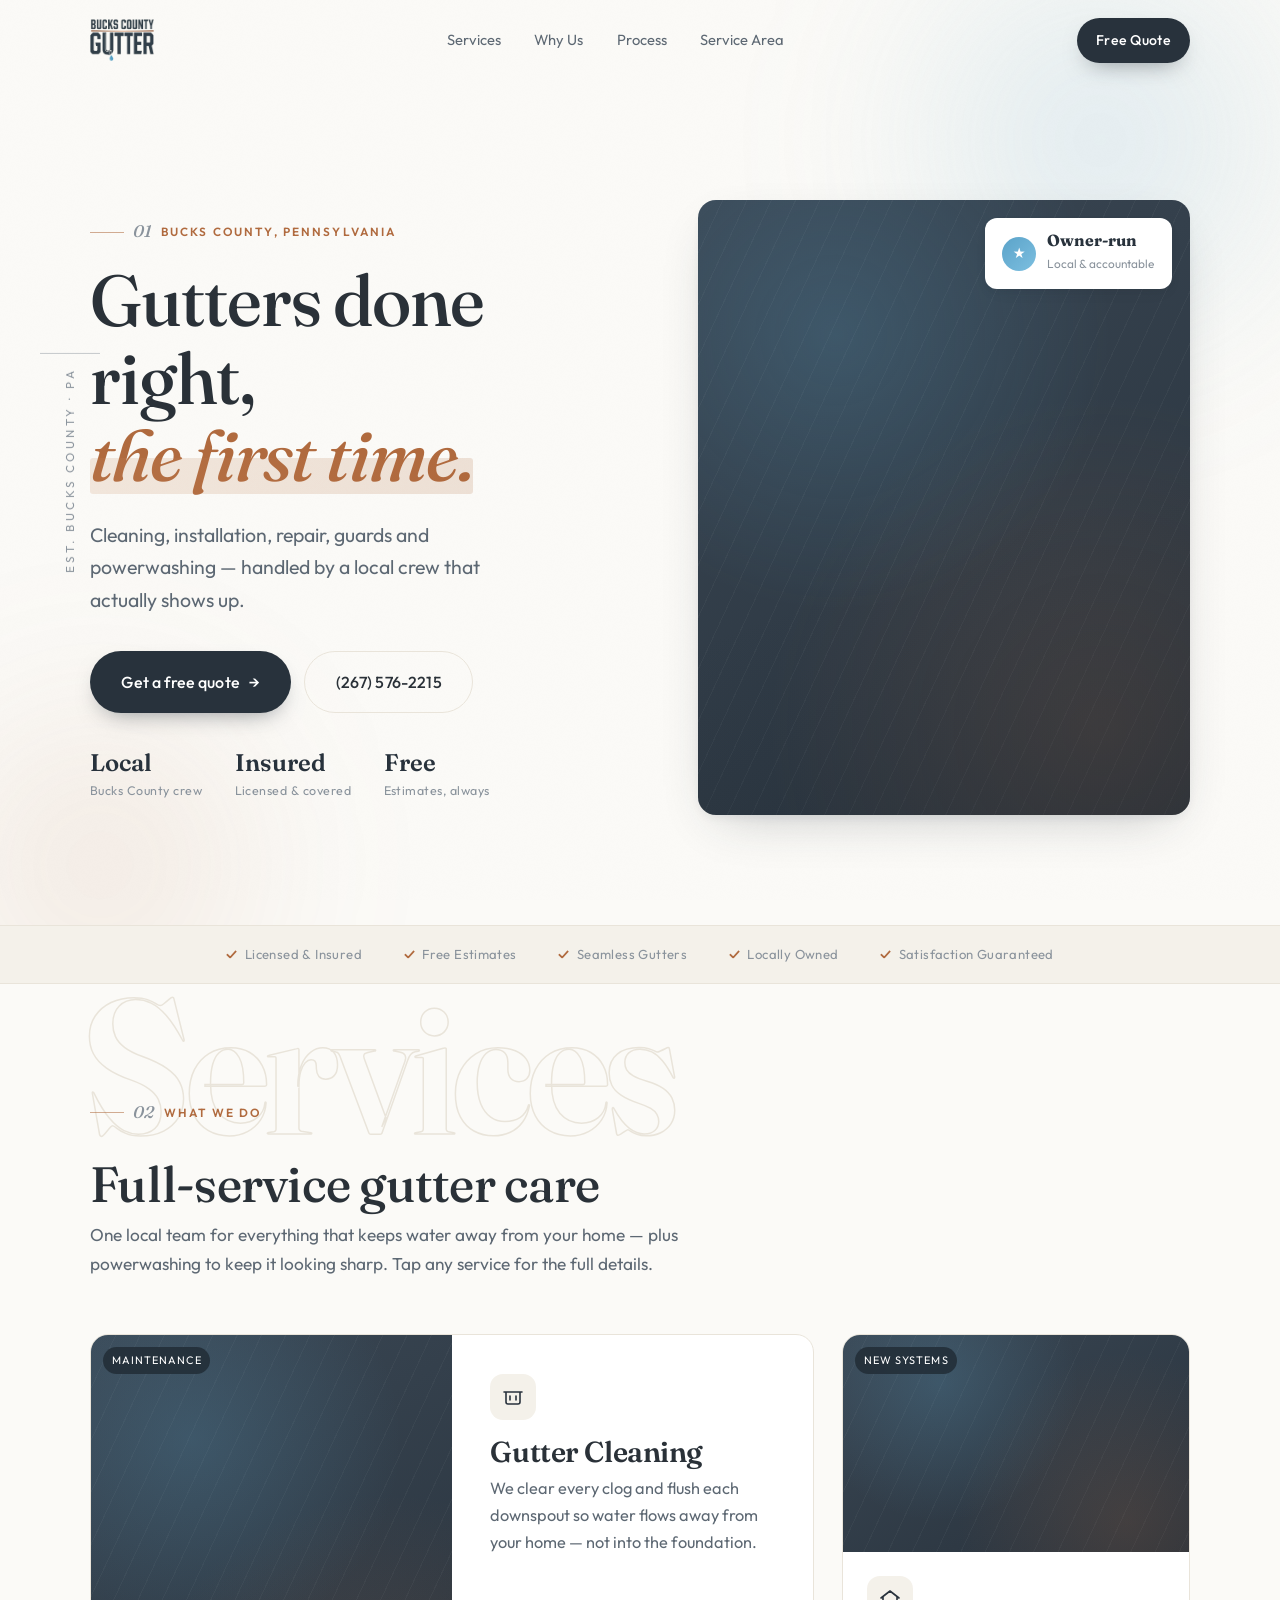
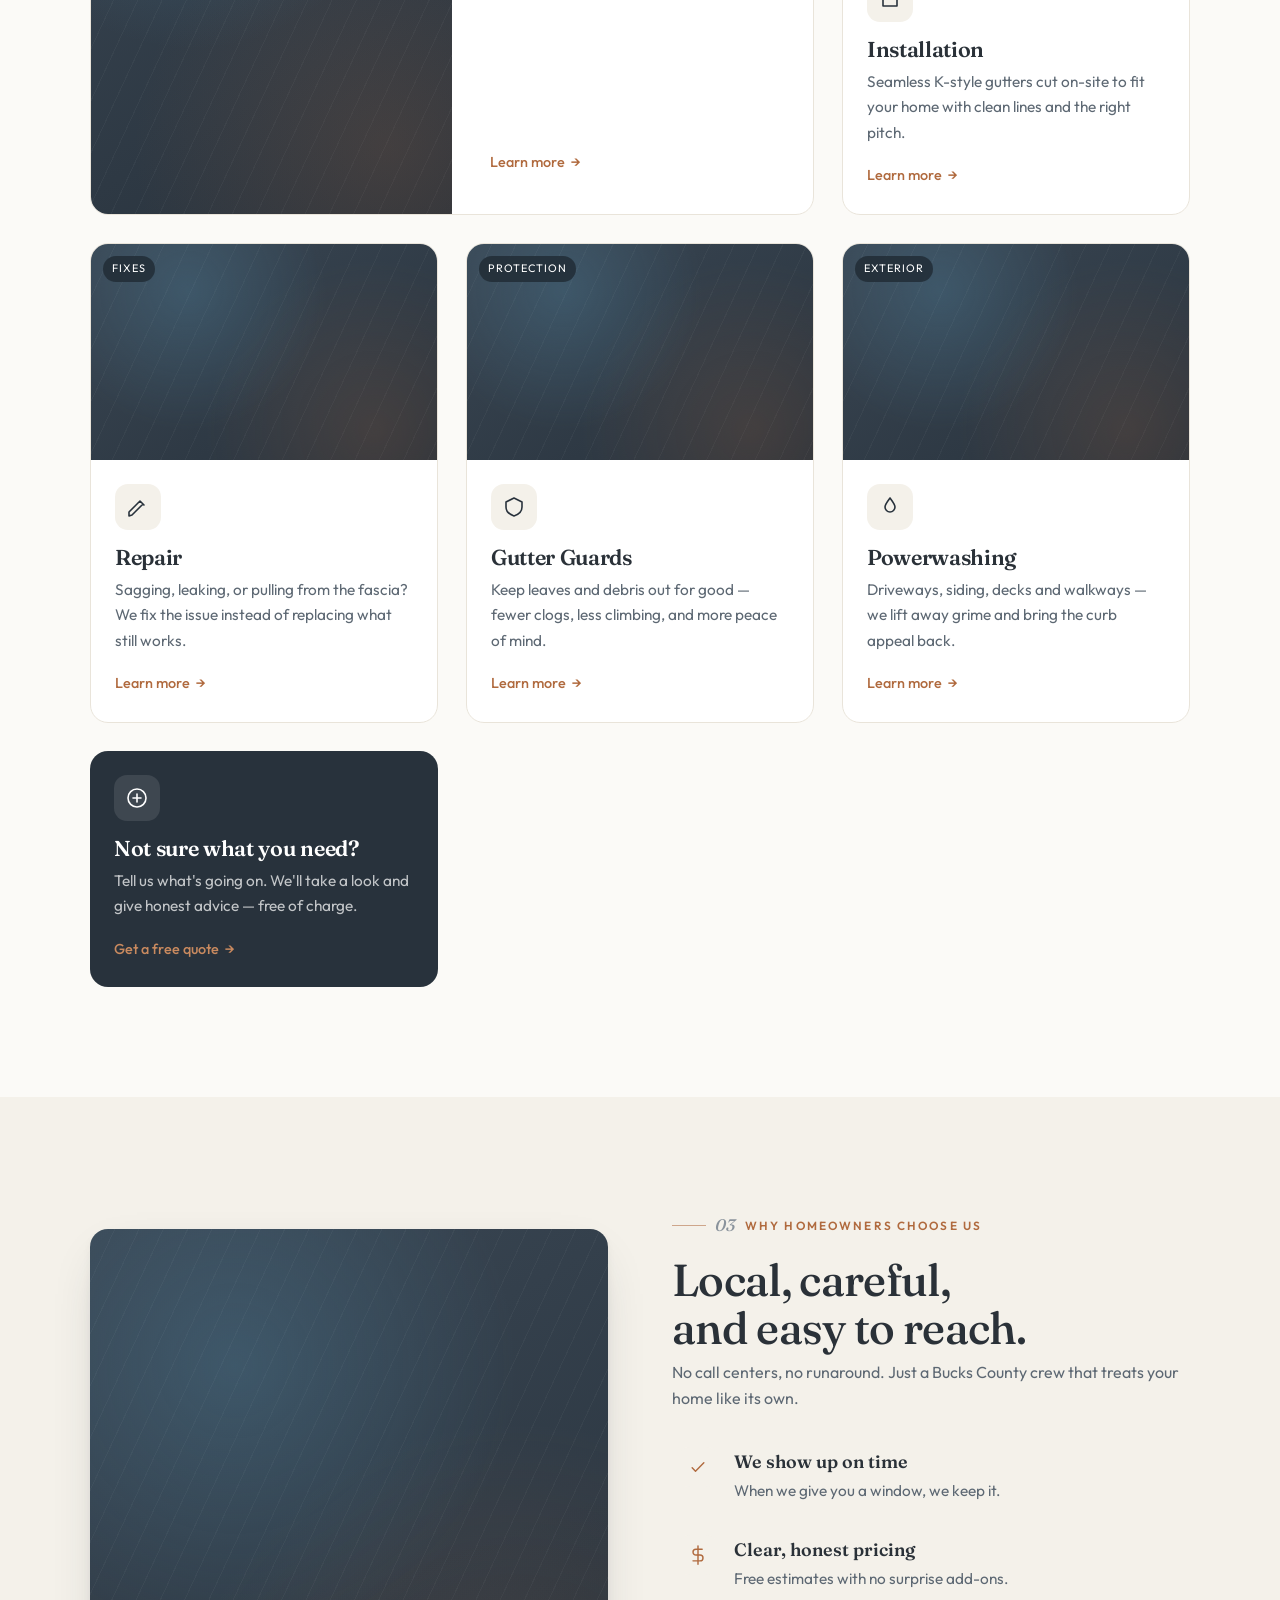
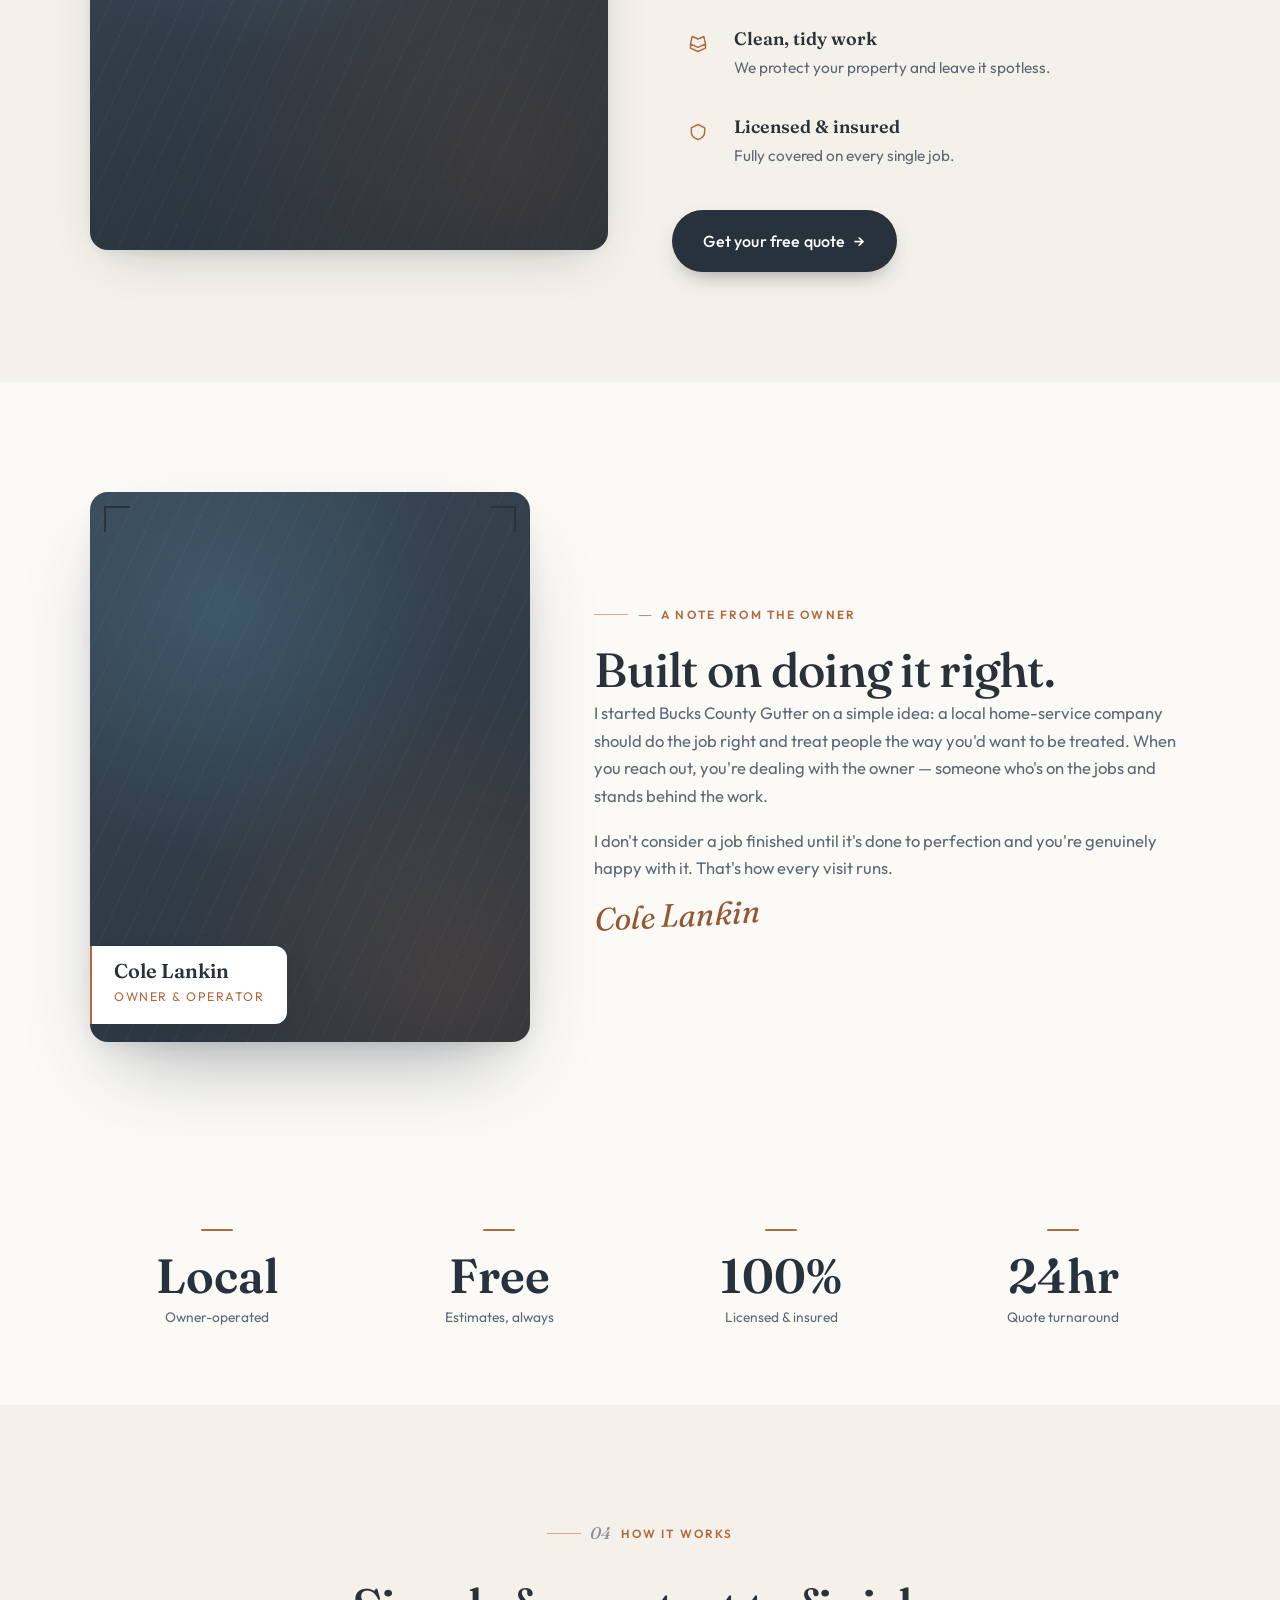
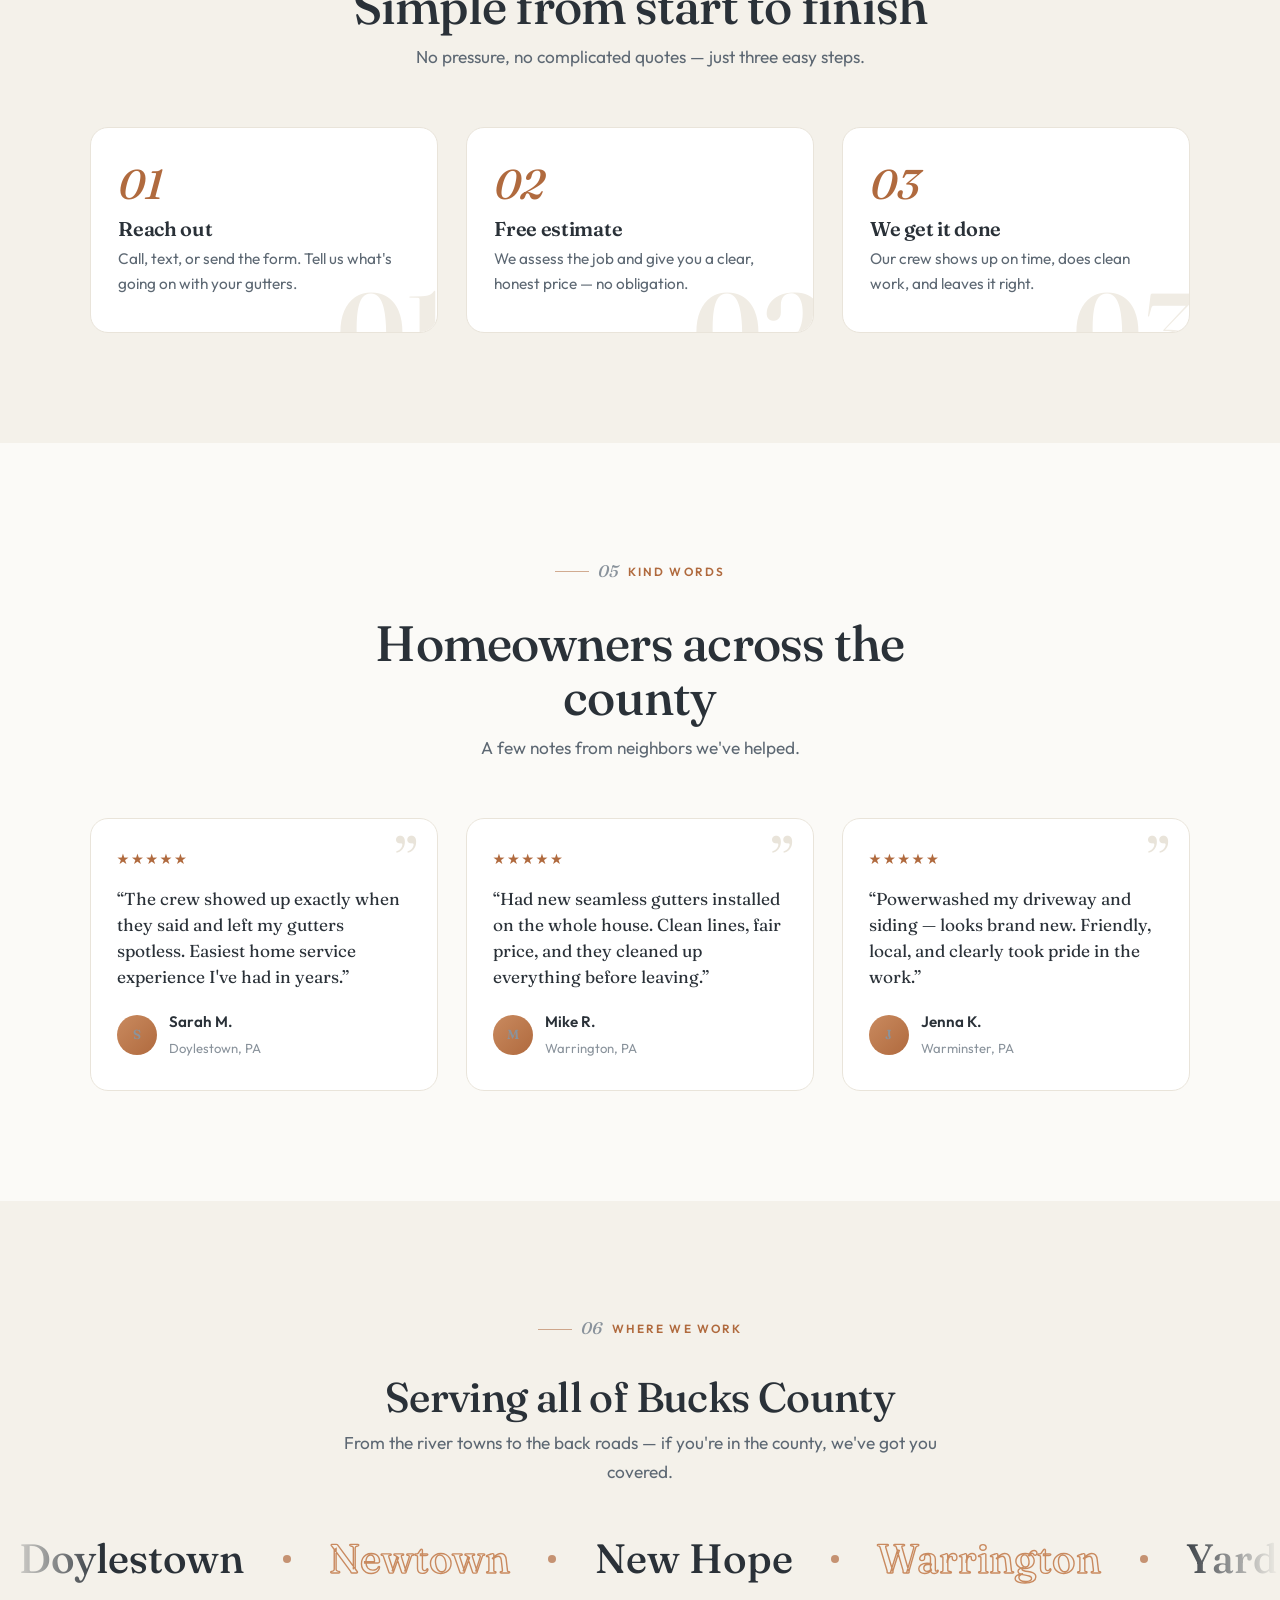
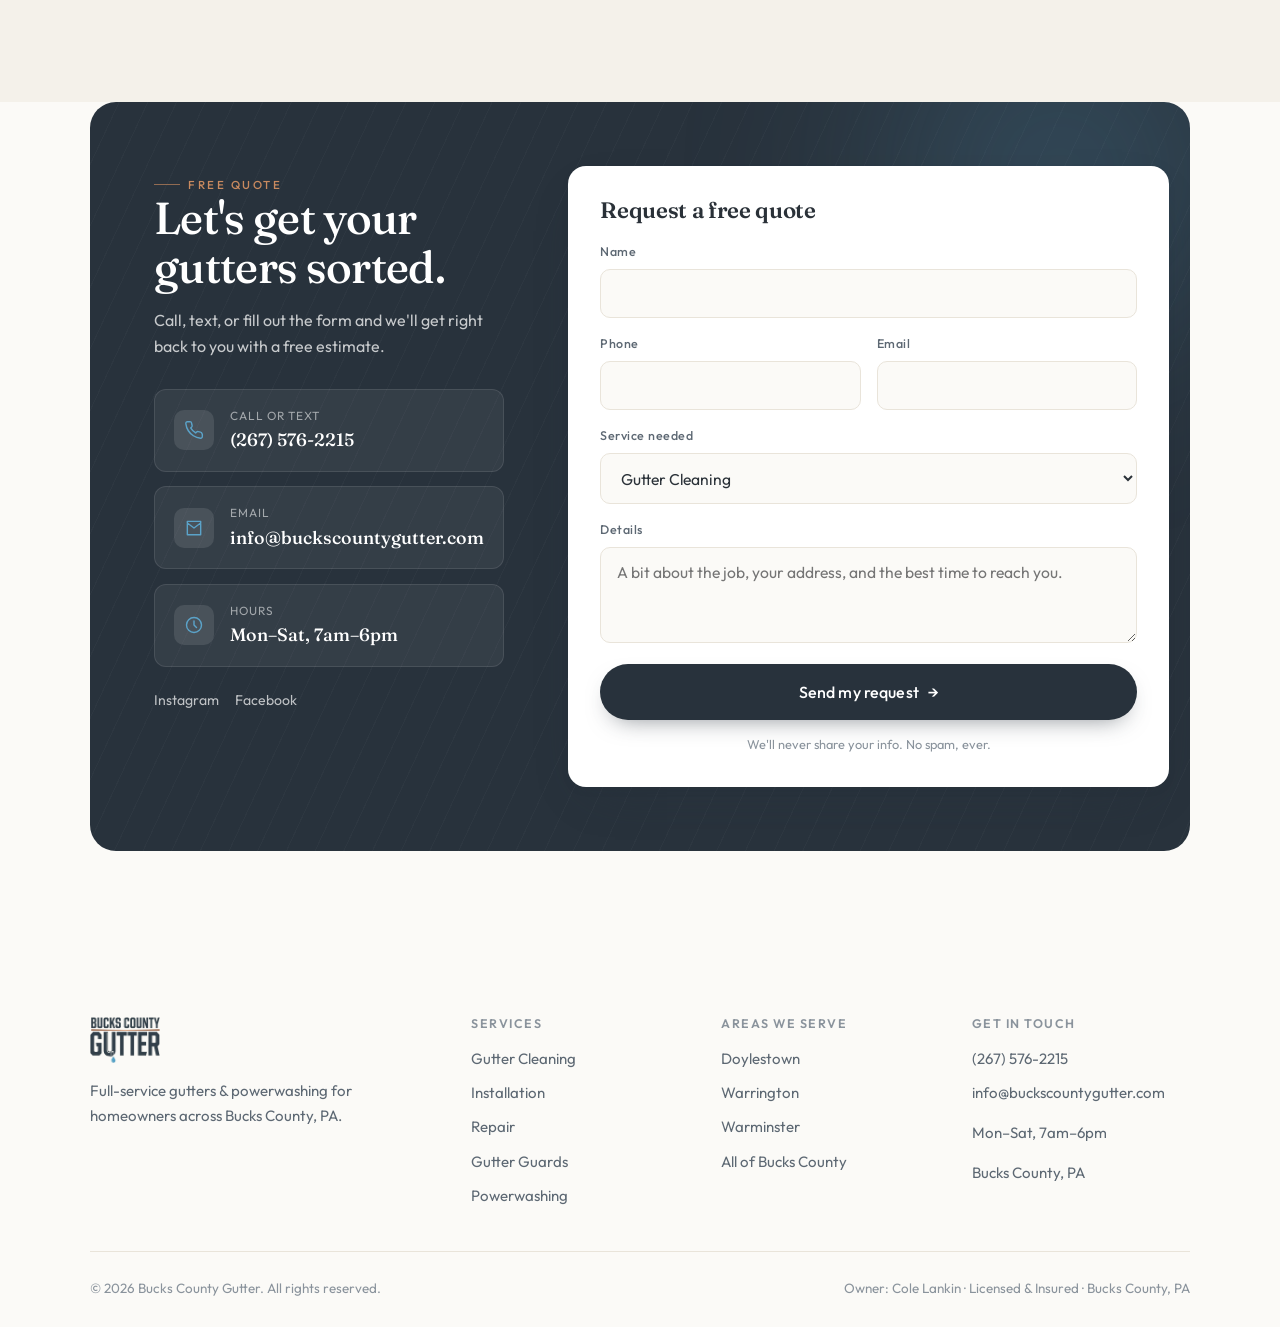
==== index.html @ 2aefb69c "Initial commit: full BCG website with css, assets, services, and areas folders Co-Authored-By: Claud" ====
<!DOCTYPE html>
<html lang="en" class="no-js">
<head>
<meta charset="UTF-8" />
<meta name="viewport" content="width=device-width, initial-scale=1.0" />
<title>Bucks County Gutter | Gutter Cleaning, Installation & Powerwashing in Bucks County, PA</title>
<meta name="description" content="Local, owner-run gutter cleaning, installation, repair, guards & powerwashing across Bucks County, PA. Free estimates. Licensed & insured. Call (267) 576-2215." />
<link rel="canonical" href="https://buckscountygutter.com/" />
<meta name="robots" content="index, follow" />
<meta property="og:type" content="website" />
<meta property="og:title" content="Bucks County Gutter | Gutter Cleaning, Installation & Powerwashing in Bucks County, PA" />
<meta property="og:description" content="Local, owner-run gutter cleaning, installation, repair, guards & powerwashing across Bucks County, PA. Free estimates. Licensed & insured. Call (267) 576-2215." />
<meta property="og:url" content="https://buckscountygutter.com/" />
<meta property="og:image" content="https://buckscountygutter.com/assets/logo.png" />
<meta property="og:site_name" content="Bucks County Gutter" />
<meta name="twitter:card" content="summary" />
<link rel="icon" href="assets/favicon.png" type="image/png" />
<link rel="preconnect" href="https://fonts.googleapis.com" />
<link rel="preconnect" href="https://fonts.gstatic.com" crossorigin />
<link rel="preconnect" href="https://images.unsplash.com" />
<link href="https://fonts.googleapis.com/css2?family=Fraunces:opsz,wght@9..144,400;9..144,500;9..144,600&family=Outfit:wght@300;400;500;600&display=swap" rel="stylesheet" />
<link rel="stylesheet" href="css/style.css" />
<script type="application/ld+json">{
  "@context":"https://schema.org","@type":"HomeAndConstructionBusiness",
  "@id":"https://buckscountygutter.com/#business","name":"Bucks County Gutter","url":"https://buckscountygutter.com/",
  "telephone":"+1-267-576-2215","email":"info@buckscountygutter.com","priceRange":"$$",
  "image":"https://buckscountygutter.com/assets/logo.png","logo":"https://buckscountygutter.com/assets/logo.png",
  "founder":{"@type":"Person","name":"Cole Lankin"},
  "address":{"@type":"PostalAddress","addressRegion":"PA","addressCountry":"US","addressLocality":"Doylestown"},
  "areaServed":[{"@type":"AdministrativeArea","name":"Bucks County, PA"},
    {"@type":"City","name":"Doylestown"},{"@type":"City","name":"Warrington"},
    {"@type":"City","name":"Warminster"},{"@type":"City","name":"Newtown"},
    {"@type":"City","name":"New Hope"},{"@type":"City","name":"Yardley"}],
  "openingHoursSpecification":{"@type":"OpeningHoursSpecification",
    "dayOfWeek":["Monday","Tuesday","Wednesday","Thursday","Friday","Saturday"],"opens":"07:00","closes":"18:00"}
}</script>
</head>
<body id="top">
<header class="hdr">
  <div class="wrap hdr-in">
    <a href="index.html" class="logo"><img src="assets/logo.png" alt="Bucks County Gutter" /></a>
    <nav class="nav">
      <a href="index.html#services">Services</a>
      <a href="index.html#why">Why Us</a>
      <a href="index.html#process">Process</a>
      <a href="index.html#area">Service Area</a>
    </nav>
    <a href="index.html#contact" class="btn btn-primary">Free Quote</a>
    <button class="burger" aria-label="Menu"><span></span><span></span><span></span></button>
  </div>
</header>
<div class="mnav">
  <a href="index.html#services">Services</a>
  <a href="index.html#why">Why Us</a>
  <a href="index.html#process">Process</a>
  <a href="index.html#area">Service Area</a>
  <a href="index.html#contact" class="btn btn-primary">Free Quote</a>
</div>
<div class="view" data-view="home">
<section class="hero">
  <div class="glow a"></div><div class="glow b"></div>
  <div class="rain" data-rain="14"></div>
  <div class="hero-side">Est. Bucks County &middot; PA</div>
  <div class="wrap hero-in">
    <div class="reveal">
      <span class="mark"><span class="ln"></span><span class="n">01</span> Bucks County, Pennsylvania</span>
      <h1 style="margin-top:1rem">Gutters done<br />right, <em class="ul">the first time.</em></h1>
      <p class="hero-lead">Cleaning, installation, repair, guards and powerwashing — handled by a local crew that actually shows up.</p>
      <div class="hero-cta">
        <a href="#contact" class="btn btn-primary btn-lg">Get a free quote <span class="arrow">&rarr;</span></a>
        <a href="tel:+12675762215" class="btn btn-outline btn-lg">(267) 576-2215</a>
      </div>
      <div class="hero-meta"><div><b>Local</b><span>Bucks County crew</span></div><div><b>Insured</b><span>Licensed &amp; covered</span></div><div><b>Free</b><span>Estimates, always</span></div></div>
    </div>
    <div class="reveal"><div class="photo hero-art zoom">
      <div class="hero-badge"><span class="dot">&#9733;</span><div><b>Owner-run</b><span>Local &amp; accountable</span></div></div>
      <img src="https://images.unsplash.com/photo-1632759145351-1d592919f522?auto=format&fit=crop&w=1100&q=70" alt="Gutter technician cleaning gutters on a Bucks County home" onerror="this.style.opacity=0;this.onerror=null;" />
    </div></div>
  </div>
</section>
<div class="strip"><div class="wrap strip-in">
  <span><span class="ic">&#10003;</span> Licensed &amp; Insured</span><span><span class="ic">&#10003;</span> Free Estimates</span>
  <span><span class="ic">&#10003;</span> Seamless Gutters</span><span><span class="ic">&#10003;</span> Locally Owned</span>
  <span><span class="ic">&#10003;</span> Satisfaction Guaranteed</span>
</div></div>
<section class="sec" id="services"><div class="wrap">
  <div class="sec-head reveal watermark"><span class="wm" aria-hidden="true">Services</span>
  <span class="mark"><span class="ln"></span><span class="n">02</span> What we do</span><h2>Full-service gutter care</h2>
  <p>One local team for everything that keeps water away from your home — plus powerwashing to keep it looking sharp. Tap any service for the full details.</p></div>
  <div class="svc-grid">
      <a class="svc reveal feat" href="services/gutter-cleaning.html">
        <div class="svc-photo"><img src="https://images.unsplash.com/photo-1416879595882-3373a0480b5b?auto=format&fit=crop&w=1000&q=70" alt="Gutter Cleaning in Bucks County, PA" loading="lazy" onerror="this.style.opacity=0;this.onerror=null;" /><span class="tag">Maintenance</span></div>
        <div class="svc-body"><div class="svc-ic"><svg viewBox="0 0 24 24"><path d="M3 7h18M5 7v10a2 2 0 0 0 2 2h10a2 2 0 0 0 2-2V7M9 11v4M15 11v4"/></svg></div><h3>Gutter Cleaning</h3><p>We clear every clog and flush each downspout so water flows away from your home — not into the foundation.</p>
          <span class="svc-link">Learn more <span class="arrow">&rarr;</span></span></div>
      </a>
      <a class="svc reveal" href="services/installation.html">
        <div class="svc-photo"><img src="https://images.unsplash.com/photo-1558036117-15d82a90b9b1?auto=format&fit=crop&w=1000&q=70" alt="Installation in Bucks County, PA" loading="lazy" onerror="this.style.opacity=0;this.onerror=null;" /><span class="tag">New Systems</span></div>
        <div class="svc-body"><div class="svc-ic"><svg viewBox="0 0 24 24"><path d="M3 11l9-7 9 7M5 10v9h14v-9"/></svg></div><h3>Installation</h3><p>Seamless K-style gutters cut on-site to fit your home with clean lines and the right pitch.</p>
          <span class="svc-link">Learn more <span class="arrow">&rarr;</span></span></div>
      </a>
      <a class="svc reveal" href="services/repair.html">
        <div class="svc-photo"><img src="https://images.unsplash.com/photo-1581578731548-c64695cc6952?auto=format&fit=crop&w=1000&q=70" alt="Repair in Bucks County, PA" loading="lazy" onerror="this.style.opacity=0;this.onerror=null;" /><span class="tag">Fixes</span></div>
        <div class="svc-body"><div class="svc-ic"><svg viewBox="0 0 24 24"><path d="M14 6l4 4M3 21l3-1 11-11-3-3L3 17l0 4z"/></svg></div><h3>Repair</h3><p>Sagging, leaking, or pulling from the fascia? We fix the issue instead of replacing what still works.</p>
          <span class="svc-link">Learn more <span class="arrow">&rarr;</span></span></div>
      </a>
      <a class="svc reveal" href="services/gutter-guards.html">
        <div class="svc-photo"><img src="https://images.unsplash.com/photo-1605146769289-440113cc3d00?auto=format&fit=crop&w=1000&q=70" alt="Gutter Guards in Bucks County, PA" loading="lazy" onerror="this.style.opacity=0;this.onerror=null;" /><span class="tag">Protection</span></div>
        <div class="svc-body"><div class="svc-ic"><svg viewBox="0 0 24 24"><path d="M12 3l8 4v5c0 5-3.5 7.5-8 9-4.5-1.5-8-4-8-9V7l8-4z"/></svg></div><h3>Gutter Guards</h3><p>Keep leaves and debris out for good — fewer clogs, less climbing, and more peace of mind.</p>
          <span class="svc-link">Learn more <span class="arrow">&rarr;</span></span></div>
      </a>
      <a class="svc reveal" href="services/powerwashing.html">
        <div class="svc-photo"><img src="https://images.unsplash.com/photo-1527515637462-cff94eecc1ac?auto=format&fit=crop&w=1000&q=70" alt="Powerwashing in Bucks County, PA" loading="lazy" onerror="this.style.opacity=0;this.onerror=null;" /><span class="tag">Exterior</span></div>
        <div class="svc-body"><div class="svc-ic"><svg viewBox="0 0 24 24"><path d="M12 3c3 4 5 6.5 5 9a5 5 0 0 1-10 0c0-2.5 2-5 5-9z"/></svg></div><h3>Powerwashing</h3><p>Driveways, siding, decks and walkways — we lift away grime and bring the curb appeal back.</p>
          <span class="svc-link">Learn more <span class="arrow">&rarr;</span></span></div>
      </a>
      <a class="svc reveal" href="#contact" style="background:var(--navy);color:#fff;border:none">
        <div class="svc-body" style="justify-content:center">
          <div class="svc-ic" style="background:rgba(255,255,255,.1)"><svg viewBox="0 0 24 24" style="stroke:#fff"><path d="M8 12h8M12 8v8M21 12a9 9 0 1 1-18 0 9 9 0 0 1 18 0z"/></svg></div>
          <h3 style="color:#fff">Not sure what you need?</h3>
          <p style="color:rgba(255,255,255,.72)">Tell us what's going on. We'll take a look and give honest advice — free of charge.</p>
          <span class="svc-link" style="color:var(--copper-soft)">Get a free quote <span class="arrow">&rarr;</span></span></div>
      </a>
  </div>
</div></section>
<section class="sec" id="why" style="background:var(--paper-2)"><div class="wrap split">
  <div class="reveal"><div class="photo split-media zoom"><img src="https://images.unsplash.com/photo-1558036117-15d82a90b9b1?auto=format&fit=crop&w=1100&q=70" alt="Bucks County home with clean gutters" loading="lazy" onerror="this.style.opacity=0;this.onerror=null;" /></div></div>
  <div class="reveal">
    <span class="mark"><span class="ln"></span><span class="n">03</span> Why homeowners choose us</span>
    <h2 style="font-size:clamp(1.9rem,3.6vw,2.8rem);margin:1rem 0 .4rem">Local, careful,<br />and easy to reach.</h2>
    <p style="color:var(--ink-soft);margin:0">No call centers, no runaround. Just a Bucks County crew that treats your home like its own.</p>
    <ul class="why-list">
      <li><div class="why-ic"><svg viewBox="0 0 24 24"><path d="M5 13l4 4L19 7"/></svg></div><div><b>We show up on time</b><p>When we give you a window, we keep it.</p></div></li>
      <li><div class="why-ic"><svg viewBox="0 0 24 24"><path d="M12 1v22M17 5H9.5a3.5 3.5 0 0 0 0 7h5a3.5 3.5 0 0 1 0 7H6"/></svg></div><div><b>Clear, honest pricing</b><p>Free estimates with no surprise add-ons.</p></div></li>
      <li><div class="why-ic"><svg viewBox="0 0 24 24"><path d="M3 12l2-9 7 3 7-3 2 9M3 12l9 4 9-4M3 12v5l9 4 9-4v-5"/></svg></div><div><b>Clean, tidy work</b><p>We protect your property and leave it spotless.</p></div></li>
      <li><div class="why-ic"><svg viewBox="0 0 24 24"><path d="M12 3l8 4v5c0 5-3.5 7.5-8 9-4.5-1.5-8-4-8-9V7l8-4z"/></svg></div><div><b>Licensed &amp; insured</b><p>Fully covered on every single job.</p></div></li>
    </ul>
    <a href="#contact" class="btn btn-primary btn-lg">Get your free quote <span class="arrow">&rarr;</span></a>
  </div>
</div></section>
<section class="sec owner" id="owner"><div class="wrap owner-in">
  <div class="reveal"><div class="owner-portrait"><span class="tick tl"></span><span class="tick tr"></span>
    <img src="https://images.unsplash.com/photo-1507003211169-0a1dd7228f2d?auto=format&fit=crop&w=900&q=70" alt="Cole Lankin, owner of Bucks County Gutter" loading="lazy" onerror="this.style.opacity=0;this.onerror=null;" />
    <div class="owner-plate"><b>Cole Lankin</b><span>Owner &amp; Operator</span></div></div></div>
  <div class="owner-copy reveal">
    <span class="mark"><span class="ln"></span><span class="n">&mdash;</span> A note from the owner</span>
    <h2>Built on doing it right.</h2>
    <p>I started Bucks County Gutter on a simple idea: a local home-service company should do the job right and treat people the way you'd want to be treated. When you reach out, you're dealing with the owner — someone who's on the jobs and stands behind the work.</p>
    <p>I don't consider a job finished until it's done to perfection and you're genuinely happy with it. That's how every visit runs.</p>
    <span class="signature">Cole Lankin</span>
  </div>
</div></section>
<section class="sec tight"><div class="wrap"><div class="stats reveal">
  <div class="stat"><b>Local</b><span>Owner-operated</span></div><div class="stat"><b>Free</b><span>Estimates, always</span></div>
  <div class="stat"><b>100%</b><span>Licensed &amp; insured</span></div><div class="stat"><b>24hr</b><span>Quote turnaround</span></div>
</div></div></section>
<section class="sec" id="process" style="background:var(--paper-2)"><div class="wrap">
  <div class="sec-head center reveal"><span class="mark center"><span class="ln"></span><span class="n">04</span> How it works</span><h2>Simple from start to finish</h2><p>No pressure, no complicated quotes — just three easy steps.</p></div>
  <div class="proc-grid">
    <div class="proc-card reveal"><span class="ghost">01</span><div class="proc-num">01</div><h3>Reach out</h3><p>Call, text, or send the form. Tell us what's going on with your gutters.</p></div>
    <div class="proc-card reveal"><span class="ghost">02</span><div class="proc-num">02</div><h3>Free estimate</h3><p>We assess the job and give you a clear, honest price — no obligation.</p></div>
    <div class="proc-card reveal"><span class="ghost">03</span><div class="proc-num">03</div><h3>We get it done</h3><p>Our crew shows up on time, does clean work, and leaves it right.</p></div>
  </div>
</div></section>
<section class="sec"><div class="wrap">
  <div class="sec-head center reveal"><span class="mark center"><span class="ln"></span><span class="n">05</span> Kind words</span><h2>Homeowners across the county</h2><p>A few notes from neighbors we've helped.</p></div>
  <div class="quotes">
      <div class="quote reveal"><span class="qm" aria-hidden="true">&rdquo;</span><div class="stars">&#9733;&#9733;&#9733;&#9733;&#9733;</div>
        <p>&ldquo;The crew showed up exactly when they said and left my gutters spotless. Easiest home service experience I've had in years.&rdquo;</p><div class="who"><span class="av">S</span><div><b>Sarah M.</b><span>Doylestown, PA</span></div></div></div>
      <div class="quote reveal"><span class="qm" aria-hidden="true">&rdquo;</span><div class="stars">&#9733;&#9733;&#9733;&#9733;&#9733;</div>
        <p>&ldquo;Had new seamless gutters installed on the whole house. Clean lines, fair price, and they cleaned up everything before leaving.&rdquo;</p><div class="who"><span class="av">M</span><div><b>Mike R.</b><span>Warrington, PA</span></div></div></div>
      <div class="quote reveal"><span class="qm" aria-hidden="true">&rdquo;</span><div class="stars">&#9733;&#9733;&#9733;&#9733;&#9733;</div>
        <p>&ldquo;Powerwashed my driveway and siding — looks brand new. Friendly, local, and clearly took pride in the work.&rdquo;</p><div class="who"><span class="av">J</span><div><b>Jenna K.</b><span>Warminster, PA</span></div></div></div>
  </div>
</div></section>
<section class="sec" id="area" style="background:var(--paper-2);overflow:hidden"><div class="wrap">
  <div class="sec-head center reveal" style="margin-bottom:2.4rem"><span class="mark center"><span class="ln"></span><span class="n">06</span> Where we work</span>
    <h2 style="font-size:clamp(1.8rem,3.4vw,2.6rem)">Serving all of Bucks County</h2>
    <p style="color:var(--ink-soft);margin:0">From the river towns to the back roads — if you're in the county, we've got you covered.</p>
  </div>
</div>
<div class="marquee reveal" aria-label="Towns we serve"><div class="marquee-track"><span class="marq-item">Doylestown</span><span class="marq-item dim">Newtown</span><span class="marq-item">New Hope</span><span class="marq-item dim">Warrington</span><span class="marq-item">Yardley</span><span class="marq-item dim">Langhorne</span><span class="marq-item">Buckingham</span><span class="marq-item dim">Warminster</span><span class="marq-item">Chalfont</span><span class="marq-item dim">Perkasie</span><span class="marq-item">Quakertown</span><span class="marq-item dim">Richboro</span><span class="marq-item">Doylestown</span><span class="marq-item dim">Newtown</span><span class="marq-item">New Hope</span><span class="marq-item dim">Warrington</span><span class="marq-item">Yardley</span><span class="marq-item dim">Langhorne</span><span class="marq-item">Buckingham</span><span class="marq-item dim">Warminster</span><span class="marq-item">Chalfont</span><span class="marq-item dim">Perkasie</span><span class="marq-item">Quakertown</span><span class="marq-item dim">Richboro</span></div></div>
</section>
</div>

<section class="sec" id="contact" style="padding-top:0">
  <div class="wrap"><div class="cta reveal"><div class="cta-glow"></div><div class="cta-in">
    <div>
      <span class="eyebrow light">Free quote</span>
      <h2>Let's get your<br />gutters sorted.</h2>
      <p class="cta-lead">Call, text, or fill out the form and we'll get right back to you with a free estimate.</p>
      <div class="contact-row">
        <a href="tel:+12675762215" class="cmethod"><span class="ic"><svg viewBox="0 0 24 24"><path d="M22 16.9v3a2 2 0 0 1-2.2 2 19.8 19.8 0 0 1-8.6-3 19.5 19.5 0 0 1-6-6 19.8 19.8 0 0 1-3-8.6A2 2 0 0 1 4.1 2h3a2 2 0 0 1 2 1.7c.1.9.3 1.8.6 2.6a2 2 0 0 1-.5 2.1L8 9.5a16 16 0 0 0 6 6l1.1-1.1a2 2 0 0 1 2.1-.5c.8.3 1.7.5 2.6.6a2 2 0 0 1 1.7 2z"/></svg></span><div><small>Call or text</small><b>(267) 576-2215</b></div></a>
        <a href="mailto:info@buckscountygutter.com" class="cmethod"><span class="ic"><svg viewBox="0 0 24 24"><path d="M4 4h16v16H4zM4 6l8 6 8-6"/></svg></span><div><small>Email</small><b>info@buckscountygutter.com</b></div></a>
        <div class="cmethod"><span class="ic"><svg viewBox="0 0 24 24"><path d="M12 7v5l3 3M21 12a9 9 0 1 1-18 0 9 9 0 0 1 18 0z"/></svg></span><div><small>Hours</small><b>Mon&ndash;Sat, 7am&ndash;6pm</b></div></div>
      </div>
      <div class="csocial"><a href="#">Instagram</a><a href="#">Facebook</a></div>
    </div>
    <form class="form" action="https://formspree.io/f/YOUR_FORM_ID" method="POST">
      <h3>Request a free quote</h3>
      <div class="fld"><label for="name">Name</label><input id="name" name="name" type="text" required autocomplete="name" /></div>
      <div class="fld-row"><div class="fld"><label for="phone">Phone</label><input id="phone" name="phone" type="tel" required autocomplete="tel" /></div>
        <div class="fld"><label for="email">Email</label><input id="email" name="email" type="email" autocomplete="email" /></div></div>
      <div class="fld"><label for="service">Service needed</label><select id="service" name="service">
        <option>Gutter Cleaning</option><option>Installation</option><option>Repair</option><option>Gutter Guards</option><option>Powerwashing</option><option>Not sure / Multiple</option></select></div>
      <div class="fld"><label for="msg">Details</label><textarea id="msg" name="message" placeholder="A bit about the job, your address, and the best time to reach you."></textarea></div>
      <button class="btn btn-primary btn-lg" type="submit">Send my request <span class="arrow">&rarr;</span></button>
      <p class="fineprint">We'll never share your info. No spam, ever.</p>
    </form>
  </div></div></div>
</section>
<footer class="ftr"><div class="wrap">
  <div class="ftr-in">
    <div class="ftr-brand"><img src="assets/logo.png" alt="Bucks County Gutter" />
      <p>Full-service gutters &amp; powerwashing for homeowners across Bucks County, PA.</p></div>
    <div class="ftr-col"><h4>Services</h4>
      <a href="services/gutter-cleaning.html">Gutter Cleaning</a>
      <a href="services/installation.html">Installation</a>
      <a href="services/repair.html">Repair</a>
      <a href="services/gutter-guards.html">Gutter Guards</a>
      <a href="services/powerwashing.html">Powerwashing</a></div>
    <div class="ftr-col"><h4>Areas We Serve</h4>
      <a href="areas/gutter-cleaning-doylestown.html">Doylestown</a>
      <a href="areas/gutter-cleaning-warrington.html">Warrington</a>
      <a href="areas/gutter-cleaning-warminster.html">Warminster</a>
      <a href="index.html#area">All of Bucks County</a></div>
    <div class="ftr-col"><h4>Get in touch</h4>
      <a href="tel:+12675762215">(267) 576-2215</a><a href="mailto:info@buckscountygutter.com">info@buckscountygutter.com</a>
      <p>Mon&ndash;Sat, 7am&ndash;6pm</p><p>Bucks County, PA</p></div>
  </div>
  <div class="ftr-bottom"><span>&copy; <span data-year></span> Bucks County Gutter. All rights reserved.</span>
    <span>Owner: Cole Lankin &middot; Licensed &amp; Insured &middot; Bucks County, PA</span></div>
</div></footer>
<a href="tel:+12675762215" class="scall">&#128222;&nbsp; Call for a free quote</a>
<script src="css/main.js"></script>
</body></html>
---- css/style.css ----
/* =================================================================
   Bucks County Gutter — shared design system
   One stylesheet for every page. Edit a token below to reskin all.
   ================================================================= */

:root{
  /* brand */
  --navy:#28323c;
  --navy-2:#1f2932;
  --navy-soft:#3a4754;
  --ink:#2a3138;
  --ink-soft:#5d6873;
  --ink-faint:#8a939c;
  --copper:#b06a3e;
  --copper-soft:#c98a5f;
  --copper-deep:#965734;
  --water:#5ba3c9;
  --water-soft:#7cbfe0;

  /* surfaces */
  --paper:#fbfaf7;
  --paper-2:#f4f1ea;
  --paper-3:#efeae1;
  --card:#ffffff;
  --line:#e9e4da;
  --line-soft:#f0ece4;
  --white:#fff;

  /* type */
  --serif:"Fraunces",Georgia,serif;
  --sans:"Outfit",system-ui,sans-serif;

  /* layout */
  --maxw:1180px;
  --gap:clamp(20px,4vw,28px);
  --r:18px;
  --r-sm:12px;
  --r-lg:26px;

  /* shadows — layered for realism */
  --shadow-sm:0 2px 6px -2px rgba(40,50,60,.10),0 6px 18px -10px rgba(40,50,60,.22);
  --shadow:0 4px 12px -4px rgba(40,50,60,.10),0 18px 50px -22px rgba(40,50,60,.30);
  --shadow-lg:0 8px 24px -8px rgba(40,50,60,.14),0 40px 80px -30px rgba(40,50,60,.40);
  --ease:cubic-bezier(.2,.7,.3,1);
}

*,*::before,*::after{box-sizing:border-box}
html{scroll-behavior:smooth;-webkit-text-size-adjust:100%}
body{margin:0;font-family:var(--sans);color:var(--ink);background:var(--paper);line-height:1.65;font-weight:400;-webkit-font-smoothing:antialiased;overflow-x:hidden}
img{max-width:100%;display:block}
a{color:inherit;text-decoration:none}
::selection{background:var(--copper);color:#fff}

/* subtle paper grain on the whole body for warmth/depth */
body::before{
  content:"";position:fixed;inset:0;z-index:-1;pointer-events:none;opacity:.4;
  background-image:url("data:image/svg+xml,%3Csvg xmlns='http://www.w3.org/2000/svg' width='120' height='120'%3E%3Cfilter id='n'%3E%3CfeTurbulence type='fractalNoise' baseFrequency='.9' numOctaves='2'/%3E%3CfeColorMatrix type='saturate' values='0'/%3E%3C/filter%3E%3Crect width='100%25' height='100%25' filter='url(%23n)' opacity='.025'/%3E%3C/svg%3E");
}

.wrap{width:100%;max-width:var(--maxw);margin-inline:auto;padding-inline:clamp(20px,5vw,40px)}
.wrap-narrow{max-width:920px}

h1,h2,h3,h4{font-family:var(--serif);font-weight:500;line-height:1.08;letter-spacing:-.015em;margin:0}
h1 em,h2 em{font-style:italic;color:var(--copper)}

/* eyebrow */
.eyebrow{font-family:var(--sans);font-weight:500;font-size:.72rem;letter-spacing:.22em;text-transform:uppercase;color:var(--copper);display:inline-flex;align-items:center;gap:.7em}
.eyebrow::before{content:"";width:26px;height:1px;background:var(--copper);opacity:.65}
.eyebrow.center{justify-content:center}
.eyebrow.light{color:var(--copper-soft)}
.eyebrow.light::before{background:var(--copper-soft)}

/* ---------- buttons ---------- */
.btn{display:inline-flex;align-items:center;justify-content:center;gap:.55em;font-family:var(--sans);font-weight:500;font-size:.95rem;letter-spacing:.01em;padding:.9em 1.6em;border-radius:100px;border:1px solid transparent;cursor:pointer;transition:transform .25s var(--ease),box-shadow .25s,background .25s,color .25s,border-color .25s}
.btn-primary{background:var(--navy);color:var(--white);box-shadow:0 10px 24px -12px rgba(40,50,60,.6)}
.btn-primary:hover{transform:translateY(-2px);box-shadow:0 16px 32px -12px rgba(40,50,60,.7)}
.btn-outline{background:transparent;color:var(--ink);border-color:var(--line)}
.btn-outline:hover{border-color:var(--navy);transform:translateY(-2px)}
.btn-light{background:rgba(255,255,255,.1);color:var(--white);border-color:rgba(255,255,255,.28);backdrop-filter:blur(4px)}
.btn-light:hover{background:rgba(255,255,255,.18);transform:translateY(-2px)}
.btn-copper{background:var(--copper);color:#fff;box-shadow:0 10px 24px -12px rgba(176,106,62,.7)}
.btn-copper:hover{background:var(--copper-deep);transform:translateY(-2px)}
.btn-lg{padding:1.05em 1.9em;font-size:1rem}
.arrow{transition:transform .25s var(--ease)}
.btn:hover .arrow{transform:translateX(4px)}

/* ---------- header ---------- */
.hdr{position:fixed;top:0;left:0;right:0;z-index:60;transition:background .3s,box-shadow .3s,padding .3s;padding:18px 0}
.hdr.scrolled{background:rgba(251,250,247,.85);backdrop-filter:blur(14px);box-shadow:0 1px 0 var(--line);padding:10px 0}
.hdr-in{display:flex;align-items:center;justify-content:space-between;gap:1rem}
.logo img{height:42px;width:auto;transition:height .3s}
.hdr.scrolled .logo img{height:36px}
.nav{display:flex;align-items:center;gap:2.1rem}
.nav a{font-size:.92rem;font-weight:400;color:var(--ink-soft);position:relative;transition:color .2s}
.nav a::after{content:"";position:absolute;left:0;bottom:-5px;width:0;height:1px;background:var(--copper);transition:width .25s var(--ease)}
.nav a:hover,.nav a.active{color:var(--ink)}
.nav a:hover::after,.nav a.active::after{width:100%}
.hdr .btn{padding:.7em 1.3em;font-size:.88rem}
.burger{display:none;flex-direction:column;gap:5px;background:none;border:none;cursor:pointer;padding:8px;z-index:70}
.burger span{width:24px;height:2px;background:var(--ink);border-radius:2px;transition:.3s var(--ease)}
.burger.open span:nth-child(1){transform:translateY(7px) rotate(45deg)}
.burger.open span:nth-child(2){opacity:0}
.burger.open span:nth-child(3){transform:translateY(-7px) rotate(-45deg)}
.mnav{position:fixed;inset:0;background:var(--paper);z-index:65;display:flex;flex-direction:column;align-items:center;justify-content:center;gap:1.3rem;opacity:0;pointer-events:none;transition:opacity .35s}
.mnav.open{opacity:1;pointer-events:auto}
.mnav a{font-family:var(--serif);font-size:1.9rem;color:var(--ink)}
.mnav .btn{font-family:var(--sans);font-size:1rem;margin-top:.8rem}

/* ---------- hero (home) ---------- */
.hero{position:relative;padding-top:clamp(130px,18vw,200px);padding-bottom:clamp(70px,9vw,110px);overflow:hidden}
.glow{position:absolute;border-radius:50%;filter:blur(80px);z-index:0;pointer-events:none}
.glow.a{width:520px;height:520px;background:radial-gradient(circle,rgba(91,163,201,.20),transparent 70%);top:-120px;right:-80px}
.glow.b{width:440px;height:440px;background:radial-gradient(circle,rgba(176,106,62,.14),transparent 70%);bottom:-160px;left:-120px}
.hero-in{position:relative;z-index:1;display:grid;grid-template-columns:1.05fr .95fr;gap:clamp(30px,5vw,64px);align-items:center}
.hero h1{font-size:clamp(2.7rem,6vw,4.5rem);font-weight:500}
.hero-lead{font-size:clamp(1.05rem,1.6vw,1.22rem);color:var(--ink-soft);max-width:30ch;margin:1.5rem 0 2.2rem}
.hero-cta{display:flex;flex-wrap:wrap;gap:.8rem;margin-bottom:2.4rem}
.hero-meta{display:flex;flex-wrap:wrap;gap:1.6rem 2rem}
.hero-meta div{display:flex;flex-direction:column}
.hero-meta b{font-family:var(--serif);font-size:1.5rem;font-weight:600;color:var(--navy);line-height:1}
.hero-meta span{font-size:.78rem;letter-spacing:.04em;color:var(--ink-faint);margin-top:.35rem}

/* photo frame — reusable */
.photo{position:relative;border-radius:var(--r);overflow:hidden;box-shadow:var(--shadow);background:linear-gradient(150deg,#3a4754,#28323c);}
/* refined placeholder texture shown if a photo is absent/slow */
.photo::before,.svc-photo::before{content:"";position:absolute;inset:0;background-image:radial-gradient(circle at 28% 22%,rgba(91,163,201,.22),transparent 46%),radial-gradient(circle at 82% 86%,rgba(176,106,62,.18),transparent 50%),repeating-linear-gradient(115deg,rgba(255,255,255,.035) 0,rgba(255,255,255,.035) 1px,transparent 1px,transparent 22px);z-index:0}
.photo img,.svc-photo img{position:relative;z-index:1}
.photo img{width:100%;height:100%;object-fit:cover;display:block;transition:transform .8s var(--ease)}
.photo.zoom:hover img{transform:scale(1.05)}
.photo::after{content:"";position:absolute;inset:0;background:linear-gradient(160deg,transparent 55%,rgba(31,41,50,.28));pointer-events:none}
.hero-art{aspect-ratio:4/5}
.hero-badge{position:absolute;top:18px;right:18px;z-index:2;background:var(--white);border-radius:var(--r-sm);padding:.85rem 1.1rem;box-shadow:var(--shadow-sm);display:flex;align-items:center;gap:.7rem}
.hero-badge .dot{width:34px;height:34px;border-radius:50%;background:linear-gradient(135deg,var(--water),var(--water-soft));flex:0 0 auto;display:grid;place-items:center;color:#fff;font-size:.9rem}
.hero-badge b{font-family:var(--serif);font-size:1rem;color:var(--navy);display:block;line-height:1.1}
.hero-badge span{font-size:.74rem;color:var(--ink-faint)}

/* ---------- trust strip ---------- */
.strip{border-block:1px solid var(--line);background:var(--paper-2)}
.strip-in{display:flex;flex-wrap:wrap;align-items:center;justify-content:center;gap:1rem 2.6rem;padding:1.1rem 0}
.strip span{font-size:.82rem;letter-spacing:.03em;color:var(--ink-faint);display:inline-flex;align-items:center;gap:.55em}
.strip .ic{color:var(--copper);font-weight:700}

/* ---------- sections ---------- */
.sec{padding-block:clamp(64px,9vw,110px)}
.sec.tight{padding-block:clamp(48px,6vw,80px)}
.sec-head{max-width:620px;margin-bottom:clamp(36px,5vw,56px)}
.sec-head.center{margin-inline:auto;text-align:center}
.sec-head h2{font-size:clamp(2rem,4vw,3.1rem);margin:1rem 0 .6rem;font-weight:500}
.sec-head p{font-size:1.08rem;color:var(--ink-soft);margin:0}

/* ---------- services grid ---------- */
.svc-grid{display:grid;grid-template-columns:repeat(3,1fr);gap:var(--gap)}
.svc{position:relative;display:flex;flex-direction:column;background:var(--card);border:1px solid var(--line);border-radius:var(--r);overflow:hidden;transition:transform .3s var(--ease),box-shadow .3s,border-color .3s}
.svc:hover{transform:translateY(-6px);box-shadow:var(--shadow);border-color:transparent}
.svc-photo{aspect-ratio:16/10;overflow:hidden;position:relative;background:linear-gradient(150deg,#3a4754,#28323c)}
.svc-photo img{width:100%;height:100%;object-fit:cover;transition:transform .7s var(--ease)}
.svc:hover .svc-photo img{transform:scale(1.07)}
.svc-photo .tag{position:absolute;left:12px;top:12px;background:rgba(31,41,50,.78);backdrop-filter:blur(6px);color:#fff;font-size:.68rem;letter-spacing:.1em;text-transform:uppercase;padding:.4em .8em;border-radius:100px}
.svc-body{padding:1.5rem 1.5rem 1.6rem;display:flex;flex-direction:column;flex:1}
.svc-ic{width:46px;height:46px;border-radius:13px;display:grid;place-items:center;background:var(--paper-2);margin-bottom:1rem;transition:background .3s}
.svc-ic svg{width:24px;height:24px;stroke:var(--navy);fill:none;stroke-width:1.6;stroke-linecap:round;stroke-linejoin:round;transition:stroke .3s}
.svc:hover .svc-ic{background:var(--navy)}
.svc:hover .svc-ic svg{stroke:#fff}
.svc h3{font-size:1.35rem;margin-bottom:.5rem;font-weight:600}
.svc p{color:var(--ink-soft);font-size:.96rem;margin:0 0 1.2rem}
.svc-link{margin-top:auto;font-family:var(--sans);font-size:.9rem;font-weight:500;color:var(--copper);display:inline-flex;align-items:center;gap:.4em}
.svc-link .arrow{transition:transform .25s var(--ease)}
.svc:hover .svc-link .arrow{transform:translateX(4px)}

/* ---------- split (why / generic) ---------- */
.split{display:grid;grid-template-columns:1fr 1fr;gap:clamp(34px,5vw,70px);align-items:center}
.split.reverse .split-media{order:2}
.split-media{aspect-ratio:5/6}
.why-list{list-style:none;padding:0;margin:1.8rem 0 2.2rem;display:grid;gap:1.2rem}
.why-list li{display:flex;gap:1rem;align-items:flex-start}
.why-ic{flex:0 0 auto;width:40px;height:40px;border-radius:12px;background:var(--paper-2);display:grid;place-items:center;color:var(--copper)}
.why-ic svg{width:20px;height:20px;stroke:currentColor;fill:none;stroke-width:1.7;stroke-linecap:round;stroke-linejoin:round}
.why-list b{font-family:var(--serif);font-size:1.12rem;font-weight:600;display:block;margin-bottom:.1rem}
.why-list p{margin:0;color:var(--ink-soft);font-size:.96rem}

/* ---------- process ---------- */
.proc-grid{display:grid;grid-template-columns:repeat(3,1fr);gap:var(--gap)}
.proc-card{position:relative;padding:2.2rem 1.7rem;border-radius:var(--r);background:var(--card);border:1px solid var(--line);transition:transform .3s var(--ease),box-shadow .3s}
.proc-card:hover{transform:translateY(-4px);box-shadow:var(--shadow-sm)}
.proc-num{font-family:var(--serif);font-size:2.6rem;font-weight:500;color:var(--copper-soft);line-height:1;margin-bottom:.8rem}
.proc-card h3{font-size:1.25rem;margin-bottom:.4rem;font-weight:600}
.proc-card p{margin:0;color:var(--ink-soft);font-size:.96rem}

/* ---------- stats band ---------- */
.stats{display:grid;grid-template-columns:repeat(4,1fr);gap:var(--gap);text-align:center}
.stat b{font-family:var(--serif);font-size:clamp(2.2rem,4vw,3rem);font-weight:600;color:var(--navy);display:block;line-height:1}
.stat span{font-size:.86rem;color:var(--ink-soft);margin-top:.4rem;display:block}

/* ---------- testimonials ---------- */
.quotes{display:grid;grid-template-columns:repeat(3,1fr);gap:var(--gap)}
.quote{background:var(--card);border:1px solid var(--line);border-radius:var(--r);padding:1.8rem 1.6rem;display:flex;flex-direction:column}
.quote .stars{color:var(--copper);letter-spacing:.1em;font-size:.9rem;margin-bottom:.9rem}
.quote p{font-family:var(--serif);font-size:1.08rem;line-height:1.5;color:var(--ink);margin:0 0 1.2rem}
.quote .who{margin-top:auto;display:flex;align-items:center;gap:.8rem}
.quote .av{width:40px;height:40px;border-radius:50%;background:linear-gradient(135deg,var(--copper-soft),var(--copper));display:grid;place-items:center;color:#fff;font-family:var(--serif);font-weight:600;flex:0 0 auto}
.quote .who b{font-size:.95rem;font-weight:600;display:block}
.quote .who span{font-size:.82rem;color:var(--ink-faint)}

/* ---------- area band ---------- */
.area-band{background:var(--paper-2);border-radius:var(--r-lg);padding:clamp(34px,5vw,60px);border:1px solid var(--line)}
.area-grid{display:flex;flex-wrap:wrap;gap:.7rem;margin-top:1.8rem}
.area-grid span{background:var(--white);border:1px solid var(--line);border-radius:100px;padding:.5rem 1.1rem;font-size:.9rem;color:var(--ink-soft);transition:.25s var(--ease)}
.area-grid span:hover{border-color:var(--copper);color:var(--ink);transform:translateY(-2px)}

/* ---------- CTA / contact ---------- */
.cta{position:relative;overflow:hidden;background:var(--navy);color:var(--white);border-radius:var(--r-lg)}
.cta-glow{position:absolute;width:500px;height:500px;border-radius:50%;filter:blur(90px);background:radial-gradient(circle,rgba(91,163,201,.30),transparent 70%);top:-180px;right:-120px;pointer-events:none}
.cta-in{position:relative;z-index:1;display:grid;grid-template-columns:1fr 1fr;gap:clamp(34px,5vw,64px);padding:clamp(38px,5vw,64px)}
.cta h2{color:var(--white);font-size:clamp(2rem,3.5vw,2.9rem);font-weight:500}
.cta-lead{color:rgba(255,255,255,.74);margin:1rem 0 1.8rem}
.contact-row{display:grid;gap:.9rem}
.cmethod{display:flex;align-items:center;gap:1rem;padding:1rem 1.2rem;border-radius:var(--r-sm);background:rgba(255,255,255,.06);border:1px solid rgba(255,255,255,.1);transition:.25s var(--ease)}
a.cmethod:hover{background:rgba(255,255,255,.12);transform:translateX(3px)}
.cmethod .ic{width:40px;height:40px;border-radius:10px;background:rgba(255,255,255,.1);display:grid;place-items:center;flex:0 0 auto;color:var(--water)}
.cmethod .ic svg{width:20px;height:20px;stroke:currentColor;fill:none;stroke-width:1.7;stroke-linecap:round;stroke-linejoin:round}
.cmethod small{display:block;font-size:.74rem;letter-spacing:.08em;text-transform:uppercase;color:rgba(255,255,255,.55)}
.cmethod b{font-family:var(--serif);font-size:1.12rem;font-weight:500}
.csocial{display:flex;gap:1rem;margin-top:1.4rem}
.csocial a{font-size:.88rem;color:rgba(255,255,255,.7);border-bottom:1px solid transparent;padding-bottom:2px;transition:.2s}
.csocial a:hover{color:var(--white);border-color:var(--water)}

/* ---------- form ---------- */
.form{background:var(--white);border-radius:var(--r);padding:clamp(22px,3vw,32px);box-shadow:var(--shadow)}
.form h3{font-size:1.4rem;margin-bottom:1.2rem;color:var(--ink);font-weight:600}
.fld{margin-bottom:1rem;display:flex;flex-direction:column}
.fld-row{display:grid;grid-template-columns:1fr 1fr;gap:1rem}
.fld label{font-size:.78rem;letter-spacing:.04em;color:var(--ink-soft);margin-bottom:.4rem;font-weight:500}
.fld input,.fld select,.fld textarea{font-family:var(--sans);font-size:.98rem;padding:.85rem .95rem;border:1px solid var(--line);border-radius:10px;background:var(--paper);color:var(--ink);transition:border-color .2s,box-shadow .2s}
.fld input:focus,.fld select:focus,.fld textarea:focus{outline:none;border-color:var(--water);box-shadow:0 0 0 4px rgba(91,163,201,.14)}
.fld textarea{resize:vertical;min-height:96px}
.form .btn{width:100%;margin-top:.3rem}
.fineprint{text-align:center;font-size:.8rem;color:var(--ink-faint);margin:.9rem 0 0}

/* ---------- footer ---------- */
.ftr{padding-block:clamp(40px,5vw,56px) 28px}
.ftr-in{display:grid;grid-template-columns:1.6fr 1fr 1fr 1fr;gap:2rem;padding-bottom:2rem;border-bottom:1px solid var(--line)}
.ftr-brand img{height:46px;margin-bottom:1rem}
.ftr-brand p{color:var(--ink-soft);font-size:.94rem;max-width:32ch;margin:0}
.ftr-col h4{font-family:var(--sans);font-size:.78rem;letter-spacing:.12em;text-transform:uppercase;color:var(--ink-faint);margin:0 0 1rem;font-weight:600}
.ftr-col a,.ftr-col p{display:block;color:var(--ink-soft);font-size:.94rem;margin-bottom:.6rem;transition:color .2s}
.ftr-col a:hover{color:var(--copper)}
.ftr-bottom{display:flex;flex-wrap:wrap;justify-content:space-between;gap:1rem;padding-top:1.6rem;font-size:.84rem;color:var(--ink-faint)}

/* ---------- sticky mobile call ---------- */
.scall{display:none;position:fixed;left:14px;right:14px;bottom:14px;z-index:55;background:var(--navy);color:var(--white);border-radius:100px;padding:.95rem;text-align:center;font-weight:500;box-shadow:0 14px 30px -10px rgba(40,50,60,.6)}

/* =================================================================
   SERVICE PAGE specific
   ================================================================= */
/* page hero with photo background */
.phero{position:relative;padding-top:clamp(120px,16vw,180px);padding-bottom:clamp(60px,8vw,96px);overflow:hidden;color:#fff;background:linear-gradient(150deg,#2a3640,#1f2932)}
.phero-bg{position:absolute;inset:0;z-index:0}
.phero-bg img{width:100%;height:100%;object-fit:cover;opacity:.34}
.phero-bg::after{content:"";position:absolute;inset:0;background:linear-gradient(120deg,rgba(31,41,50,.92),rgba(31,41,50,.55) 60%,rgba(31,41,50,.7))}
.phero-in{position:relative;z-index:1;max-width:680px}
.phero h1{font-size:clamp(2.4rem,5.5vw,4rem);color:#fff;font-weight:500;margin:.8rem 0 0}
.phero h1 em{color:var(--copper-soft)}
.phero-lead{font-size:clamp(1.05rem,1.6vw,1.22rem);color:rgba(255,255,255,.8);margin:1.2rem 0 2rem;max-width:46ch}
.phero-cta{display:flex;flex-wrap:wrap;gap:.8rem}

/* breadcrumb */
.crumb{position:relative;z-index:1;display:flex;gap:.5em;align-items:center;font-size:.84rem;color:rgba(255,255,255,.6);margin-bottom:.4rem}
.crumb a{color:rgba(255,255,255,.6);transition:color .2s}
.crumb a:hover{color:#fff}
.crumb .sep{opacity:.5}

/* feature rows (alternating) */
.frow{display:grid;grid-template-columns:1fr 1fr;gap:clamp(34px,5vw,64px);align-items:center;margin-bottom:clamp(40px,6vw,72px)}
.frow:last-child{margin-bottom:0}
.frow.flip .frow-media{order:2}
.frow-media{aspect-ratio:4/3}
.frow h3{font-size:clamp(1.5rem,2.6vw,2rem);margin:1rem 0 .6rem;font-weight:500}
.frow p{color:var(--ink-soft);margin:0 0 1rem}
.frow .mini-list{list-style:none;padding:0;margin:0;display:grid;gap:.6rem}
.frow .mini-list li{display:flex;gap:.7rem;align-items:flex-start;color:var(--ink-soft);font-size:.96rem}
.frow .mini-list .ck{flex:0 0 auto;width:22px;height:22px;border-radius:50%;background:var(--paper-2);display:grid;place-items:center;color:var(--copper);margin-top:.1rem}
.frow .mini-list .ck svg{width:13px;height:13px;stroke:currentColor;fill:none;stroke-width:2.2;stroke-linecap:round;stroke-linejoin:round}

/* checklist / included grid */
.incl{display:grid;grid-template-columns:repeat(2,1fr);gap:1rem}
.incl-item{display:flex;gap:.9rem;align-items:flex-start;background:var(--card);border:1px solid var(--line);border-radius:var(--r-sm);padding:1.1rem 1.2rem;transition:.25s var(--ease)}
.incl-item:hover{border-color:var(--copper-soft);transform:translateY(-2px);box-shadow:var(--shadow-sm)}
.incl-item .ic{flex:0 0 auto;width:34px;height:34px;border-radius:9px;background:var(--paper-2);display:grid;place-items:center;color:var(--copper)}
.incl-item .ic svg{width:18px;height:18px;stroke:currentColor;fill:none;stroke-width:1.7;stroke-linecap:round;stroke-linejoin:round}
.incl-item b{font-family:var(--serif);font-weight:600;font-size:1.02rem;display:block;margin-bottom:.15rem}
.incl-item span{font-size:.9rem;color:var(--ink-soft)}

/* gallery */
.gallery{display:grid;grid-template-columns:repeat(3,1fr);gap:var(--gap)}
.gallery .photo{aspect-ratio:4/3}
.gallery .photo.tall{grid-row:span 2;aspect-ratio:auto}

/* before/after pill row */
.ba{display:grid;grid-template-columns:1fr 1fr;gap:var(--gap)}
.ba .photo{aspect-ratio:4/3}
.ba .lbl{position:absolute;left:12px;bottom:12px;z-index:2;background:rgba(255,255,255,.92);color:var(--ink);font-size:.74rem;letter-spacing:.1em;text-transform:uppercase;font-weight:600;padding:.4em .9em;border-radius:100px}
.ba .lbl.after{background:var(--copper);color:#fff}

/* faq */
.faq{display:grid;gap:.8rem;max-width:780px;margin-inline:auto}
.faq details{background:var(--card);border:1px solid var(--line);border-radius:var(--r-sm);overflow:hidden;transition:border-color .2s}
.faq details[open]{border-color:var(--copper-soft)}
.faq summary{cursor:pointer;list-style:none;padding:1.2rem 1.4rem;font-family:var(--serif);font-size:1.1rem;font-weight:600;display:flex;justify-content:space-between;align-items:center;gap:1rem}
.faq summary::-webkit-details-marker{display:none}
.faq summary .pm{flex:0 0 auto;width:24px;height:24px;position:relative;transition:transform .3s var(--ease)}
.faq summary .pm::before,.faq summary .pm::after{content:"";position:absolute;background:var(--copper);border-radius:2px;top:50%;left:50%;transform:translate(-50%,-50%)}
.faq summary .pm::before{width:14px;height:2px}
.faq summary .pm::after{width:2px;height:14px;transition:transform .3s var(--ease)}
.faq details[open] summary .pm::after{transform:translate(-50%,-50%) scaleY(0)}
.faq p{padding:0 1.4rem 1.3rem;margin:0;color:var(--ink-soft);font-size:.98rem}

/* other-services chips */
.others{display:flex;flex-wrap:wrap;gap:.7rem;justify-content:center}
.others a{display:inline-flex;align-items:center;gap:.5em;background:var(--card);border:1px solid var(--line);border-radius:100px;padding:.6rem 1.2rem;font-size:.92rem;color:var(--ink-soft);transition:.25s var(--ease)}
.others a:hover{border-color:var(--copper);color:var(--ink);transform:translateY(-2px)}

/* ---------- reveal anim ---------- */
.reveal{opacity:0;transform:translateY(24px);transition:opacity .7s var(--ease),transform .7s var(--ease)}
.reveal.in{opacity:1;transform:none}
.no-js .reveal{opacity:1;transform:none}

/* ---------- responsive ---------- */
@media(max-width:980px){
  .hero-in,.split,.cta-in,.frow{grid-template-columns:1fr}
  .hero-art{aspect-ratio:16/11;order:-1}
  .split.reverse .split-media,.frow.flip .frow-media{order:-1}
  .svc-grid,.proc-grid,.quotes,.gallery{grid-template-columns:1fr 1fr}
  .gallery .photo.tall{grid-row:auto;aspect-ratio:4/3}
  .stats{grid-template-columns:1fr 1fr;gap:2rem 1rem}
  .ftr-in{grid-template-columns:1fr 1fr}
  .incl{grid-template-columns:1fr}
}
@media(max-width:680px){
  .nav,.hdr .btn{display:none}
  .burger{display:flex}
  .svc-grid,.proc-grid,.quotes,.gallery,.ba{grid-template-columns:1fr}
  .fld-row{grid-template-columns:1fr}
  .ftr-in{grid-template-columns:1fr}
  .scall{display:block}
  body{padding-bottom:74px}
  .hero-cta .btn,.phero-cta .btn{flex:1}
}
@media(prefers-reduced-motion:reduce){*{animation:none!important;transition:none!important}.reveal{opacity:1;transform:none}}

/* =================================================================
   DISTINCTIVE DESIGN MOVES (v2 art direction)
   ================================================================= */

/* --- editorial section marker: "01 — Label" --- */
.mark{display:inline-flex;align-items:center;gap:.8em;font-family:var(--sans);font-size:.74rem;letter-spacing:.18em;text-transform:uppercase;color:var(--copper);font-weight:600}
.mark .n{font-family:var(--serif);font-style:italic;font-weight:500;font-size:1.05rem;letter-spacing:0;color:var(--ink-faint)}
.mark .ln{width:34px;height:1px;background:var(--copper);opacity:.55}
.mark.center{justify-content:center}
.mark.light{color:var(--copper-soft)}
.mark.light .n{color:rgba(255,255,255,.5)}
.mark.light .ln{background:var(--copper-soft)}

/* --- giant outlined watermark word behind a heading --- */
.watermark{position:relative}
.watermark .wm{position:absolute;top:-.55em;left:-.04em;z-index:0;font-family:var(--serif);font-weight:600;font-size:clamp(5rem,16vw,12rem);line-height:.8;letter-spacing:-.03em;color:transparent;-webkit-text-stroke:1.5px var(--line);text-stroke:1.5px var(--line);pointer-events:none;user-select:none;white-space:nowrap}
.watermark .wm.dark{-webkit-text-stroke-color:rgba(255,255,255,.07);text-stroke-color:rgba(255,255,255,.07)}
.watermark > :not(.wm){position:relative;z-index:1}

/* --- signature "rain" hairlines (water flowing) --- */
.rain{position:absolute;inset:0;overflow:hidden;pointer-events:none;z-index:0}
.rain i{position:absolute;top:-20%;width:1px;height:40%;background:linear-gradient(to bottom,transparent,var(--water),transparent);opacity:.0;animation:fall linear infinite}
@keyframes fall{0%{transform:translateY(-60%);opacity:0}10%{opacity:.5}90%{opacity:.5}100%{transform:translateY(360%);opacity:0}}
.rain.copper i{background:linear-gradient(to bottom,transparent,var(--copper-soft),transparent)}

/* --- hero editorial side label --- */
.hero-side{position:absolute;left:clamp(20px,5vw,40px);top:50%;transform:translateY(-50%) rotate(180deg);writing-mode:vertical-rl;font-family:var(--sans);font-size:.72rem;letter-spacing:.3em;text-transform:uppercase;color:var(--ink-faint);z-index:2;display:flex;align-items:center;gap:1.2em}
.hero-side::after{content:"";width:60px;height:1px;background:var(--ink-faint);opacity:.5}
@media(max-width:1180px){.hero-side{display:none}}

/* hero headline animated underline accent */
.hero h1 .ul{position:relative;white-space:nowrap}
.hero h1 .ul::after{content:"";position:absolute;left:0;bottom:.08em;width:100%;height:.5em;background:linear-gradient(90deg,var(--copper-soft),var(--copper));opacity:.18;border-radius:3px;transform:scaleX(0);transform-origin:left;animation:ul-in 1s var(--ease) .5s forwards}
@keyframes ul-in{to{transform:scaleX(1)}}

/* --- asymmetric featured service tile --- */
.svc.feat{grid-column:span 2;flex-direction:row}
.svc.feat .svc-photo{aspect-ratio:auto;width:50%;flex:0 0 50%}
.svc.feat .svc-body{justify-content:center;padding:2.4rem}
.svc.feat h3{font-size:1.8rem}
.svc.feat p{font-size:1.02rem}
@media(max-width:860px){.svc.feat{grid-column:span 1;flex-direction:column}.svc.feat .svc-photo{width:100%;flex:auto;aspect-ratio:16/10}}

/* --- town marquee --- */
.marquee{overflow:hidden;-webkit-mask-image:linear-gradient(90deg,transparent,#000 8%,#000 92%,transparent);mask-image:linear-gradient(90deg,transparent,#000 8%,#000 92%,transparent)}
.marquee-track{display:flex;gap:0;width:max-content;animation:marq 38s linear infinite}
.marquee:hover .marquee-track{animation-play-state:paused}
.marq-item{font-family:var(--serif);font-size:clamp(1.6rem,3.2vw,2.6rem);font-weight:500;color:var(--ink);padding:0 1.2rem;display:inline-flex;align-items:center;gap:2.4rem;white-space:nowrap}
.marq-item::after{content:"";width:8px;height:8px;border-radius:50%;background:var(--copper);opacity:.7;flex:0 0 auto}
.marq-item.dim{color:transparent;-webkit-text-stroke:1.4px var(--copper-soft);text-stroke:1.4px var(--copper-soft)}
@keyframes marq{to{transform:translateX(-50%)}}
@media(prefers-reduced-motion:reduce){.marquee-track{animation:none;flex-wrap:wrap;justify-content:center}}

/* --- numbered process: connecting line + big ghost numbers --- */
.proc-card .proc-num{font-style:italic}
.proc-card{overflow:hidden}
.proc-card .ghost{position:absolute;right:-.1em;bottom:-.35em;font-family:var(--serif);font-weight:600;font-size:7rem;line-height:.7;color:var(--line-soft);z-index:0;pointer-events:none}
.proc-card > *{position:relative;z-index:1}
.proc-card .proc-num{color:var(--copper)}

/* --- stat: copper rule accent --- */
.stat{position:relative;padding-top:1.4rem}
.stat::before{content:"";position:absolute;top:0;left:50%;transform:translateX(-50%);width:32px;height:2px;background:var(--copper);border-radius:2px}

/* --- quote: oversized opening mark --- */
.quote{position:relative}
.quote .qm{position:absolute;top:.6rem;right:1.2rem;font-family:var(--serif);font-size:4rem;line-height:1;color:var(--line);z-index:0}
.quote > *{position:relative;z-index:1}

/* --- CTA: layered depth + corner rule --- */
.cta{position:relative}
.cta::before{content:"";position:absolute;inset:0;background-image:repeating-linear-gradient(115deg,rgba(255,255,255,.025) 0,rgba(255,255,255,.025) 1px,transparent 1px,transparent 26px);pointer-events:none;z-index:0}
.cta-in{position:relative;z-index:1}

/* tighten section-head when using .mark */
.sec-head .mark{margin-bottom:1rem}

/* =================================================================
   OWNER / "MEET COLE" section
   ================================================================= */
.owner{position:relative;overflow:hidden}
.owner-in{display:grid;grid-template-columns:.85fr 1.15fr;gap:clamp(34px,5vw,72px);align-items:center}
.owner-portrait{position:relative;aspect-ratio:4/5;border-radius:var(--r);overflow:hidden;box-shadow:var(--shadow-lg);background:linear-gradient(150deg,#3a4754,#28323c)}
.owner-portrait img{width:100%;height:100%;object-fit:cover;position:relative;z-index:1}
.owner-portrait::before{content:"";position:absolute;inset:0;z-index:0;background-image:radial-gradient(circle at 30% 22%,rgba(91,163,201,.22),transparent 46%),radial-gradient(circle at 82% 86%,rgba(176,106,62,.18),transparent 50%),repeating-linear-gradient(115deg,rgba(255,255,255,.035) 0,rgba(255,255,255,.035) 1px,transparent 1px,transparent 22px)}
/* floating name plate on the portrait */
.owner-plate{position:absolute;left:-1px;bottom:18px;z-index:2;background:var(--white);padding:.9rem 1.4rem 1rem;border-radius:0 var(--r-sm) var(--r-sm) 0;box-shadow:var(--shadow);border-left:3px solid var(--copper)}
.owner-plate b{font-family:var(--serif);font-size:1.25rem;font-weight:600;display:block;line-height:1.1;color:var(--ink)}
.owner-plate span{font-size:.78rem;letter-spacing:.12em;text-transform:uppercase;color:var(--copper)}
/* copper corner ticks for that luxury framed feel */
.owner-portrait .tick{position:absolute;z-index:3;width:26px;height:26px;border-color:var(--copper-soft);pointer-events:none;opacity:.9}
.owner-portrait .tick.tl{top:14px;left:14px;border-top:2px solid;border-left:2px solid}
.owner-portrait .tick.tr{top:14px;right:14px;border-top:2px solid;border-right:2px solid}

.owner-copy h2{font-size:clamp(2rem,4vw,3rem);margin:1rem 0 .2rem;font-weight:500}
.owner-copy .role{font-family:var(--sans);font-size:.92rem;letter-spacing:.04em;color:var(--ink-faint);margin-bottom:1.4rem}
.owner-copy p{color:var(--ink-soft);margin:0 0 1.1rem;font-size:1.04rem}
/* signature pull-quote */
.owner-pull{position:relative;font-family:var(--serif);font-style:italic;font-size:clamp(1.3rem,2.4vw,1.7rem);line-height:1.35;color:var(--ink);padding:.4rem 0 .4rem 1.6rem;margin:1.6rem 0;border-left:2px solid var(--copper)}
.owner-pull .by{display:block;font-style:normal;font-family:var(--sans);font-size:.85rem;letter-spacing:.06em;color:var(--ink-faint);margin-top:.9rem}
.owner-pull .by b{color:var(--ink)}
/* hand-style signature using the serif italic */
.signature{font-family:var(--serif);font-style:italic;font-size:2rem;color:var(--copper-deep);line-height:1;margin-top:.2rem;transform:rotate(-3deg);transform-origin:left;display:inline-block}
.owner-actions{display:flex;flex-wrap:wrap;gap:.8rem;margin-top:1.8rem}

@media(max-width:980px){
  .owner-in{grid-template-columns:1fr}
  .owner-portrait{aspect-ratio:4/3;max-width:520px;order:-1}
}

/* --- owner section refinements (lighter, single mention) --- */
.owner-copy .signature{margin-top:1.4rem}
.owner-copy p:last-of-type{margin-bottom:0}

/* --- why-list hover for a touch more life --- */
.why-list li{padding:.4rem;border-radius:var(--r-sm);transition:background .25s var(--ease)}
.why-list li:hover{background:var(--paper-2)}

/* --- thin rain divider between sections --- */
.divider{position:relative;height:60px;overflow:hidden}
.divider .rain{position:absolute;inset:0}
.divider i{background:linear-gradient(to bottom,transparent,var(--copper-soft),transparent)}
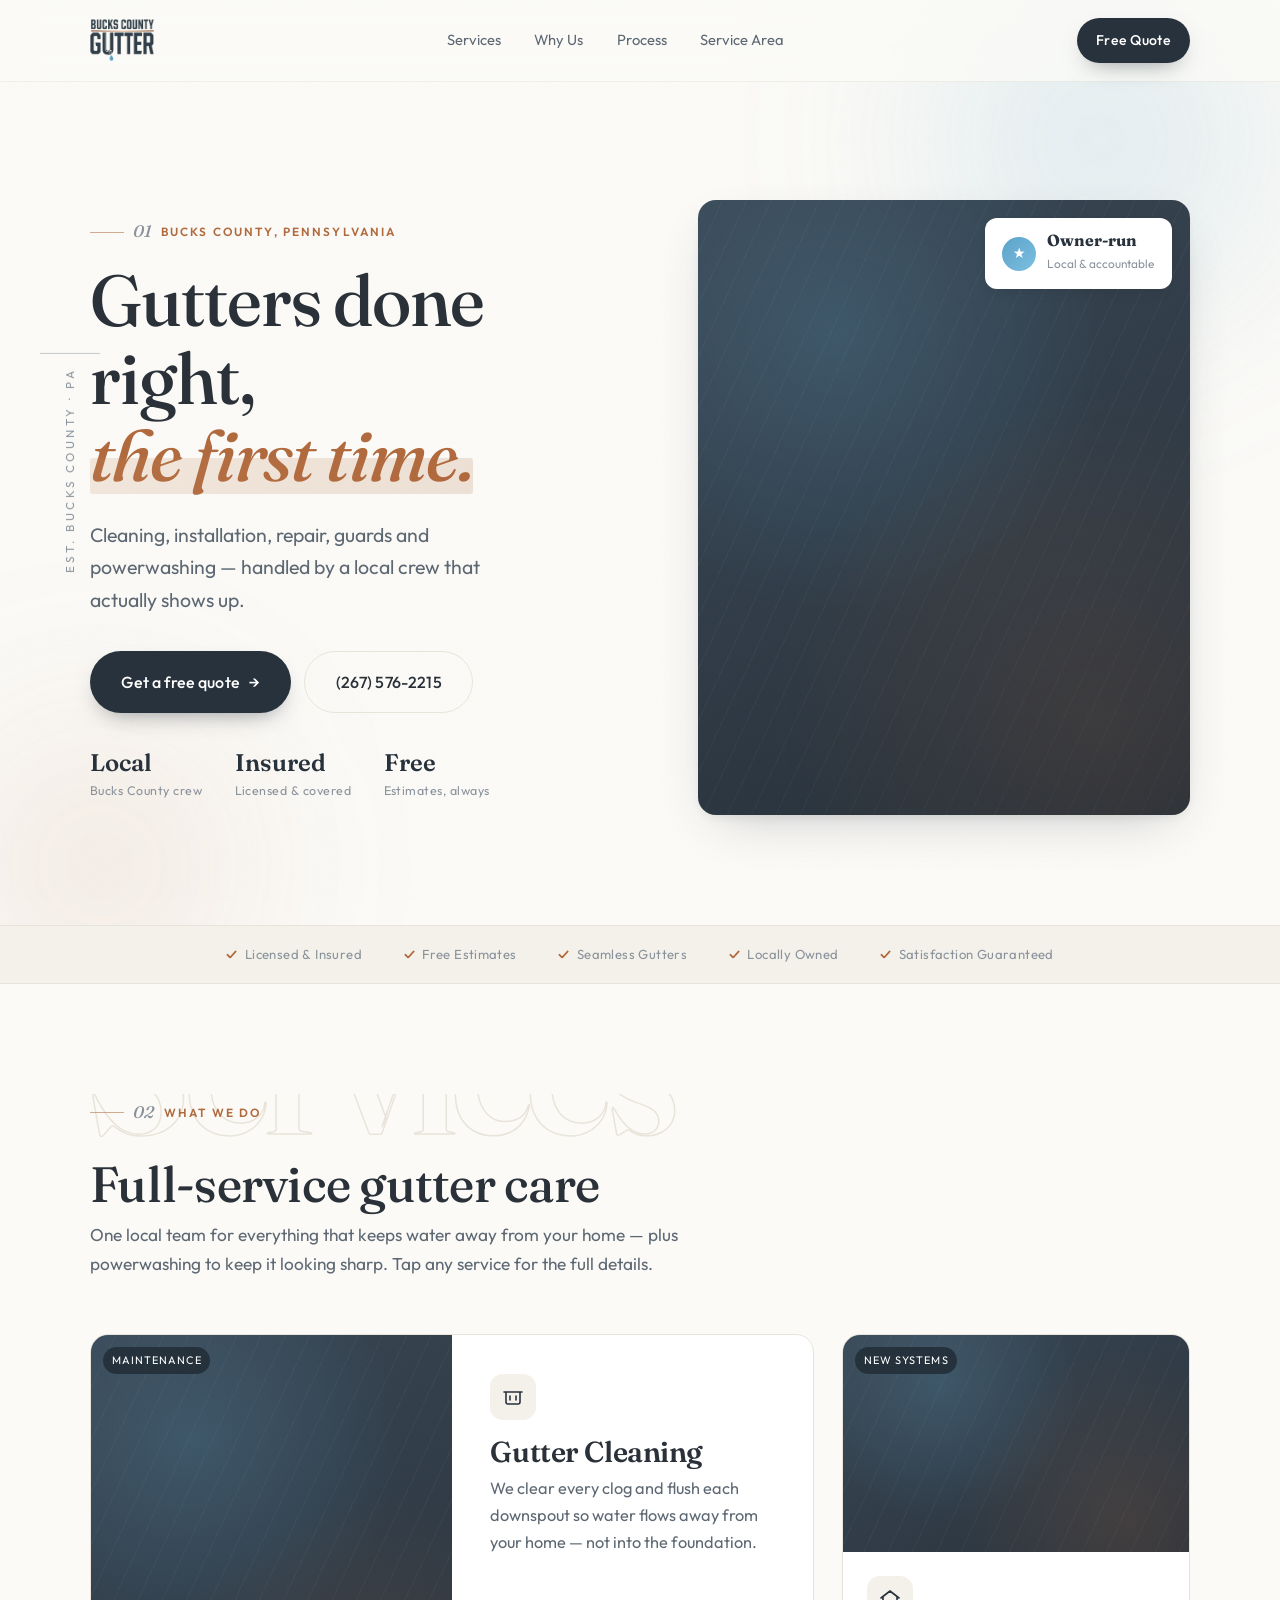
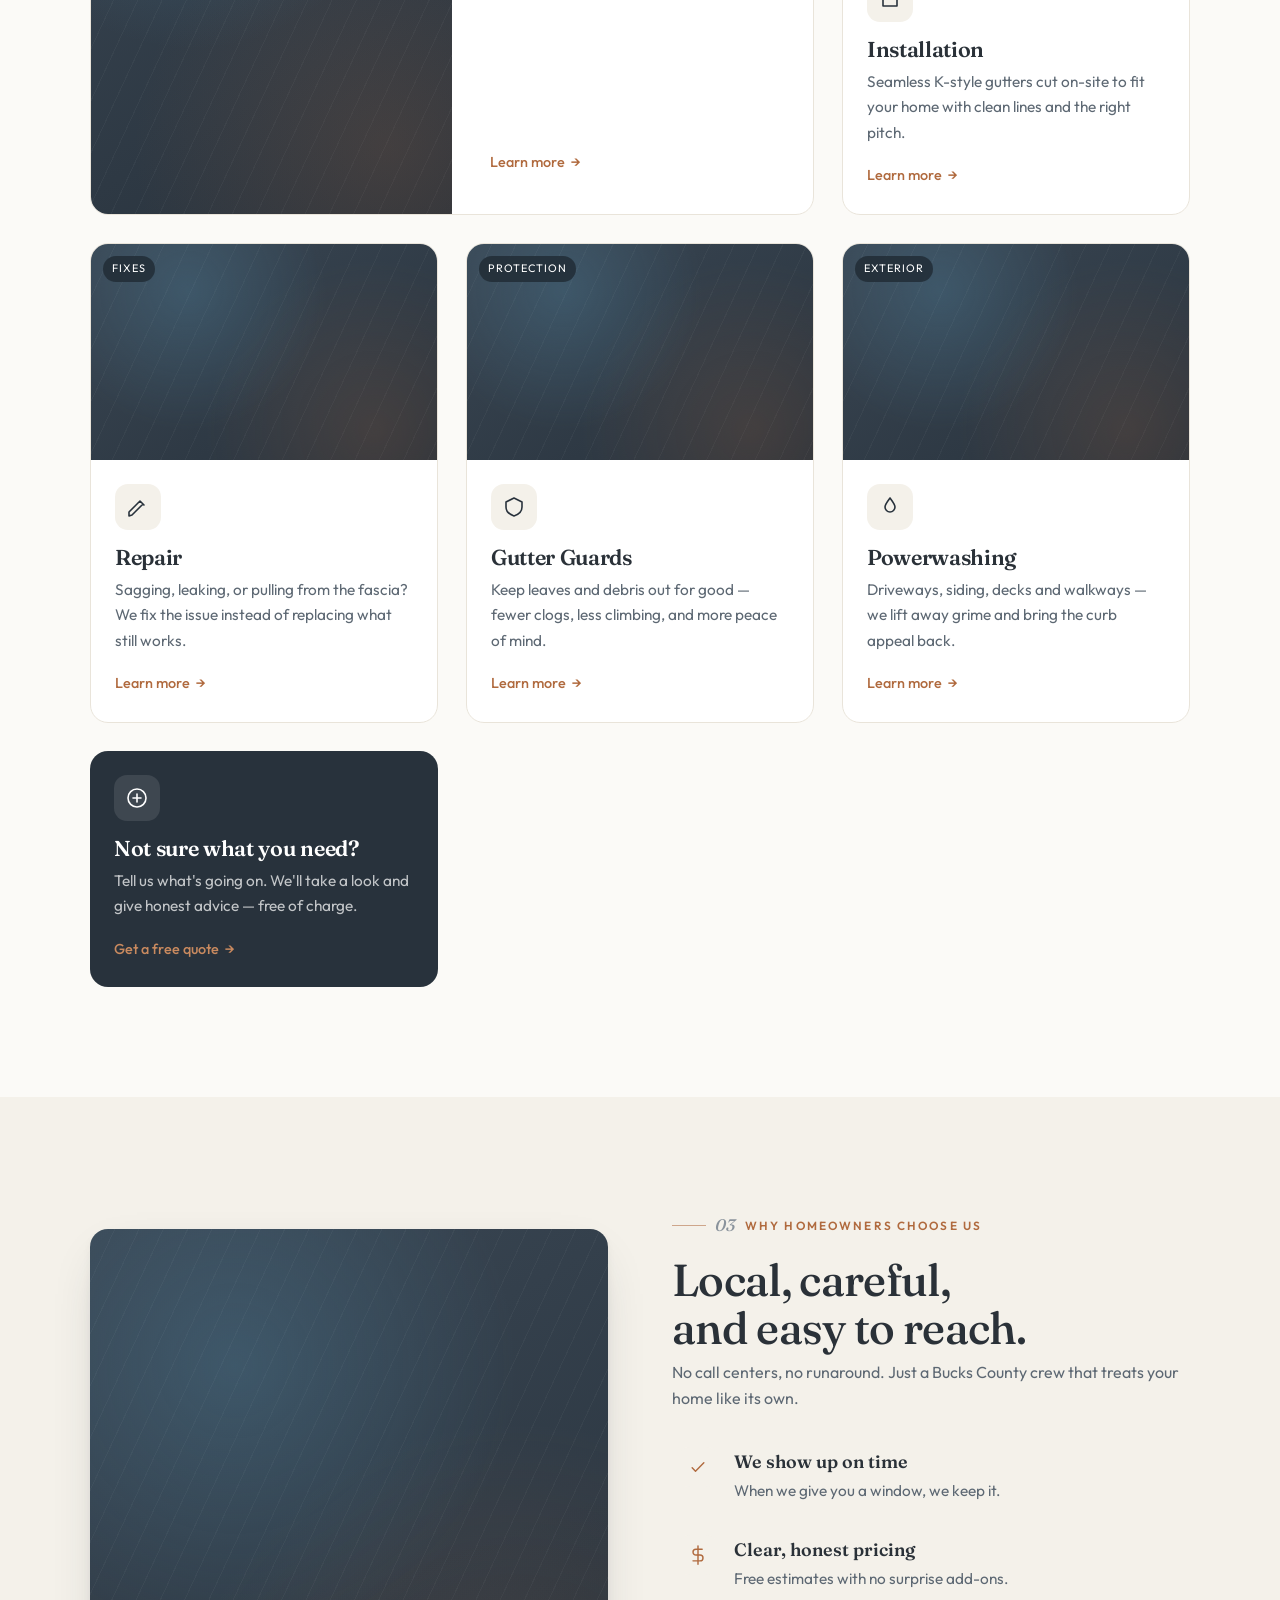
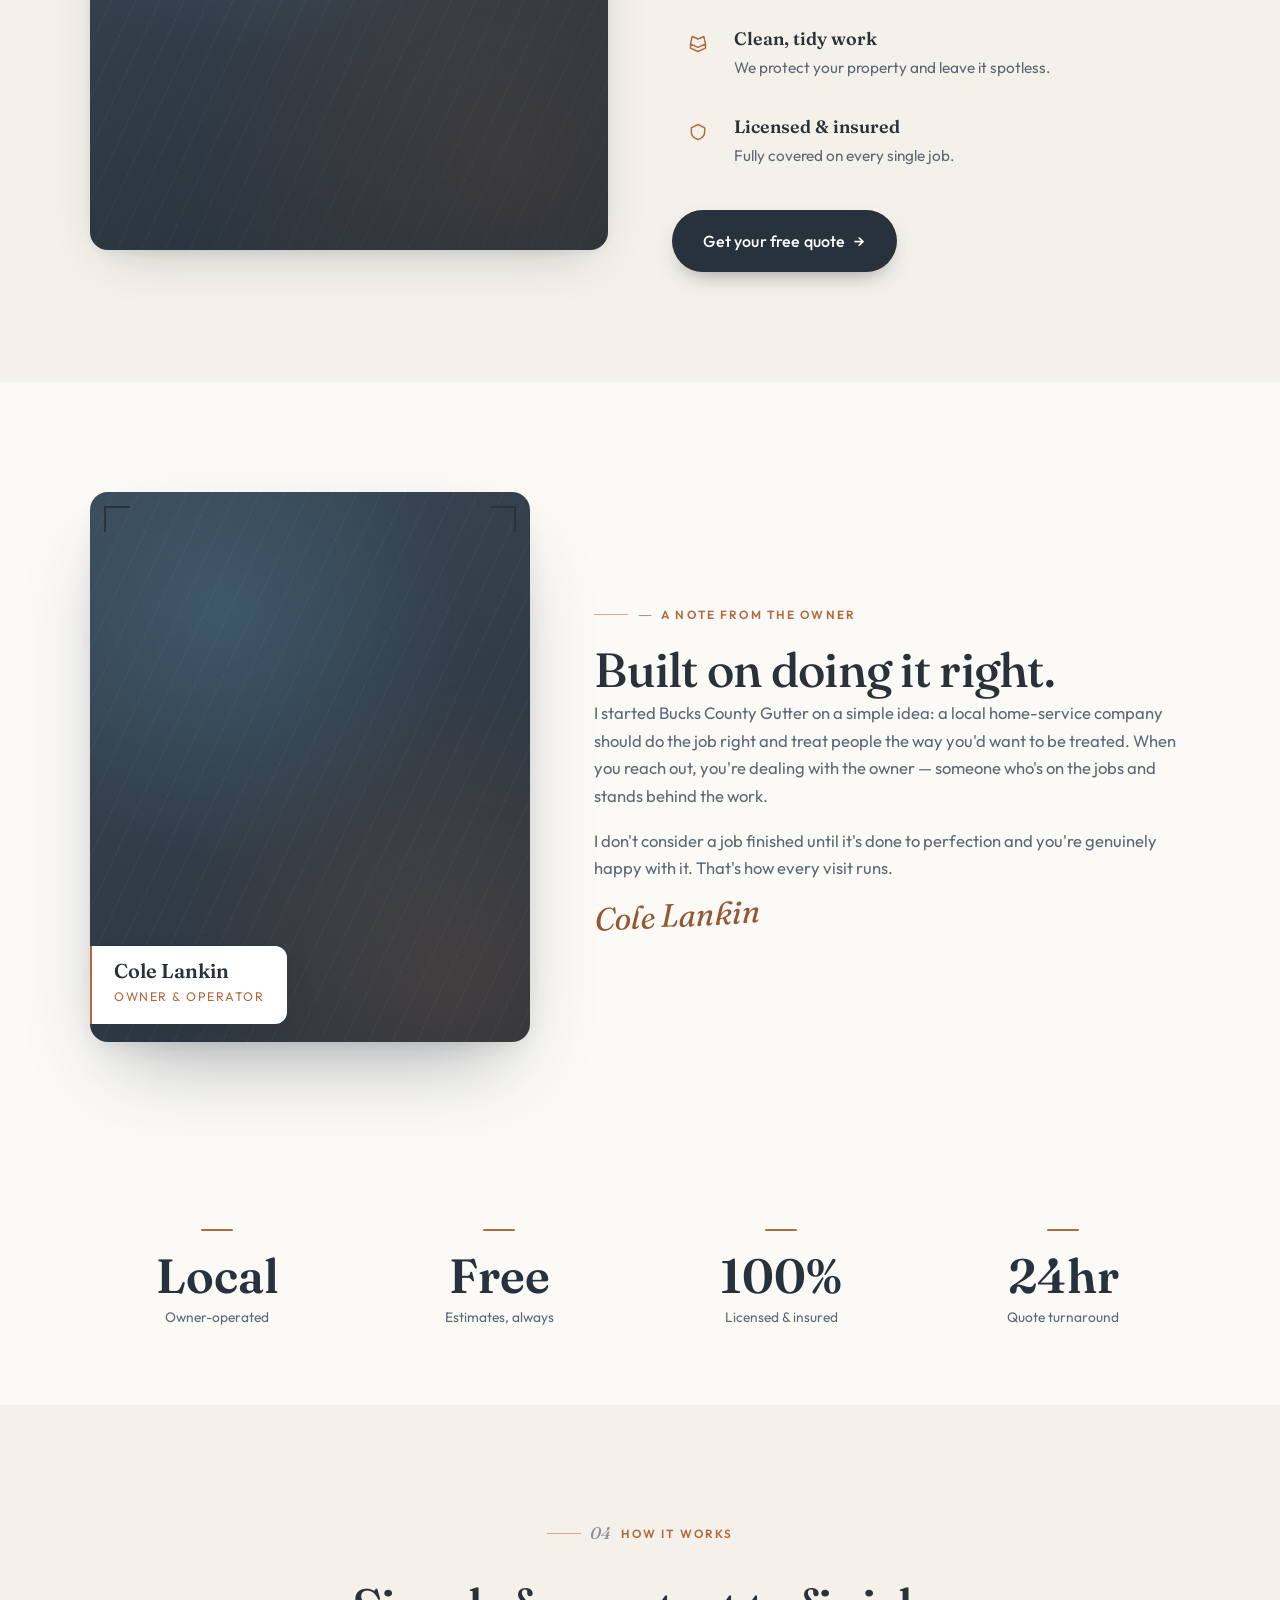
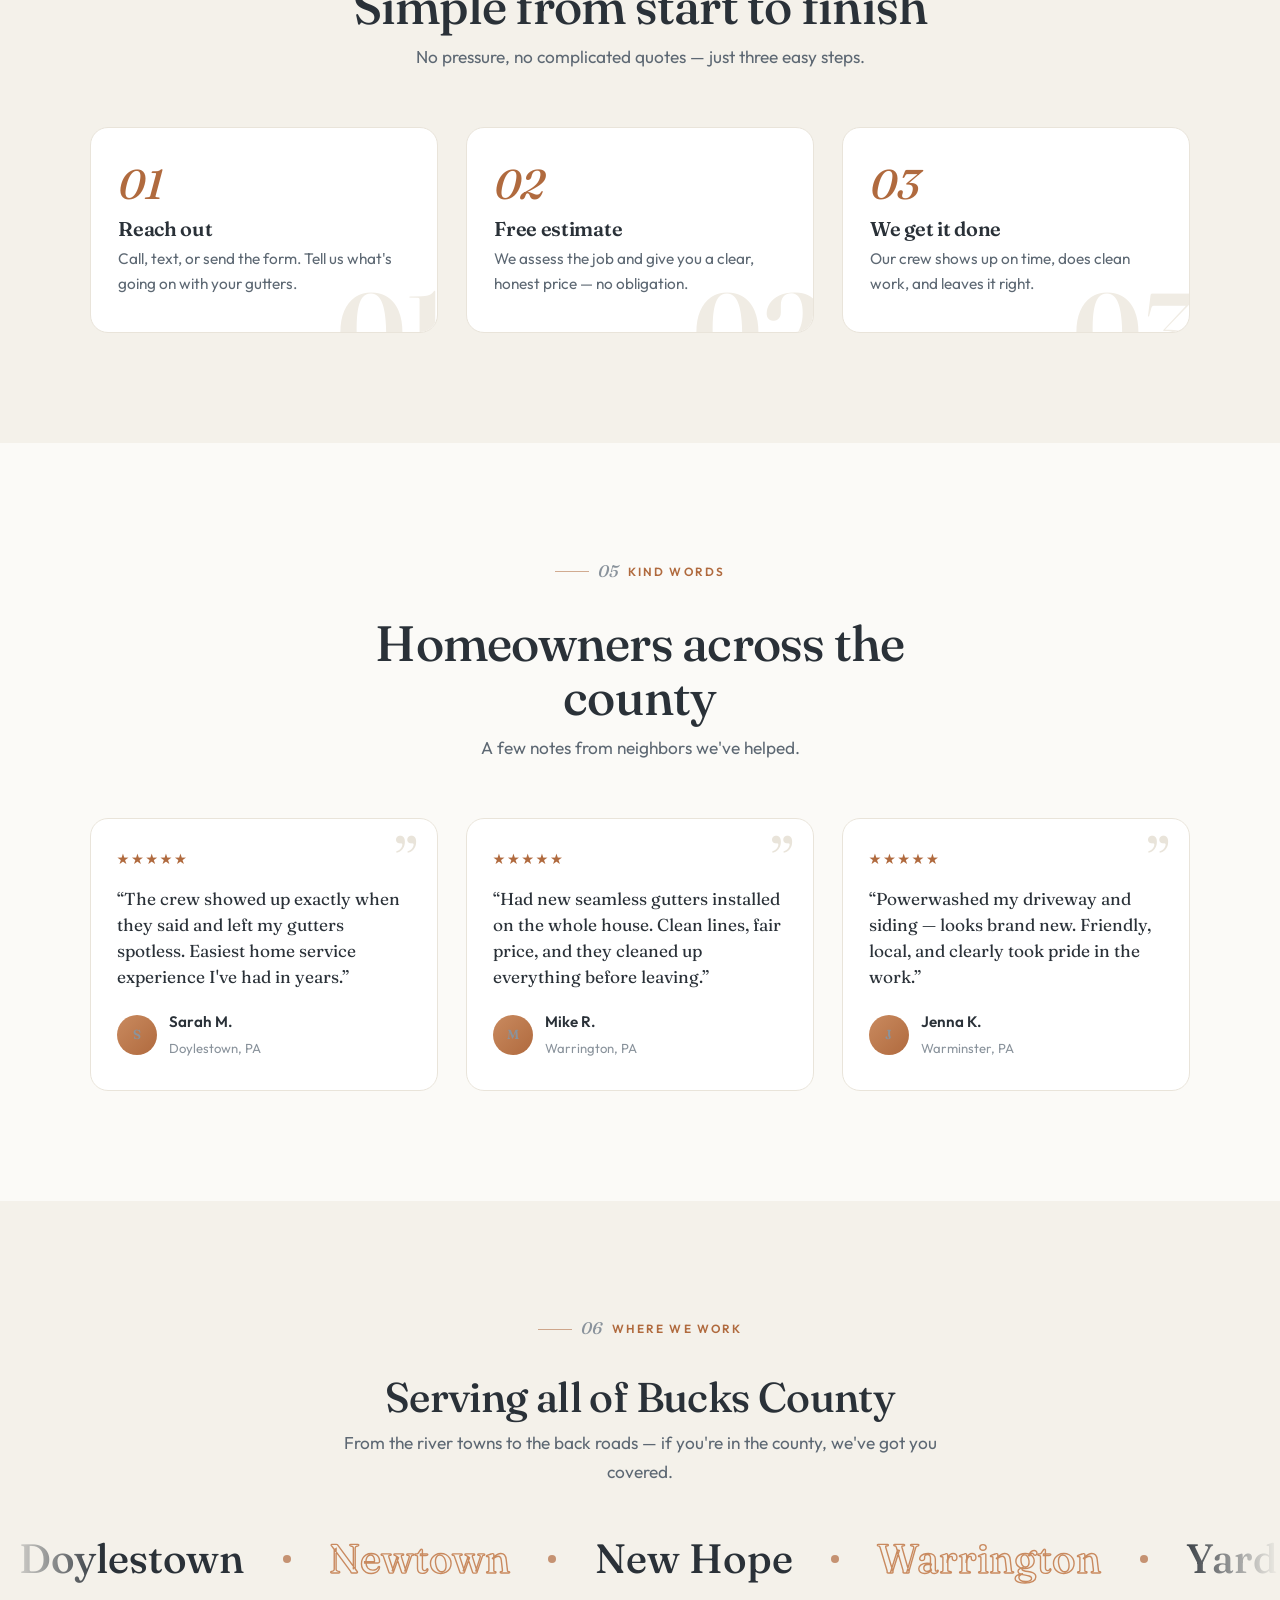
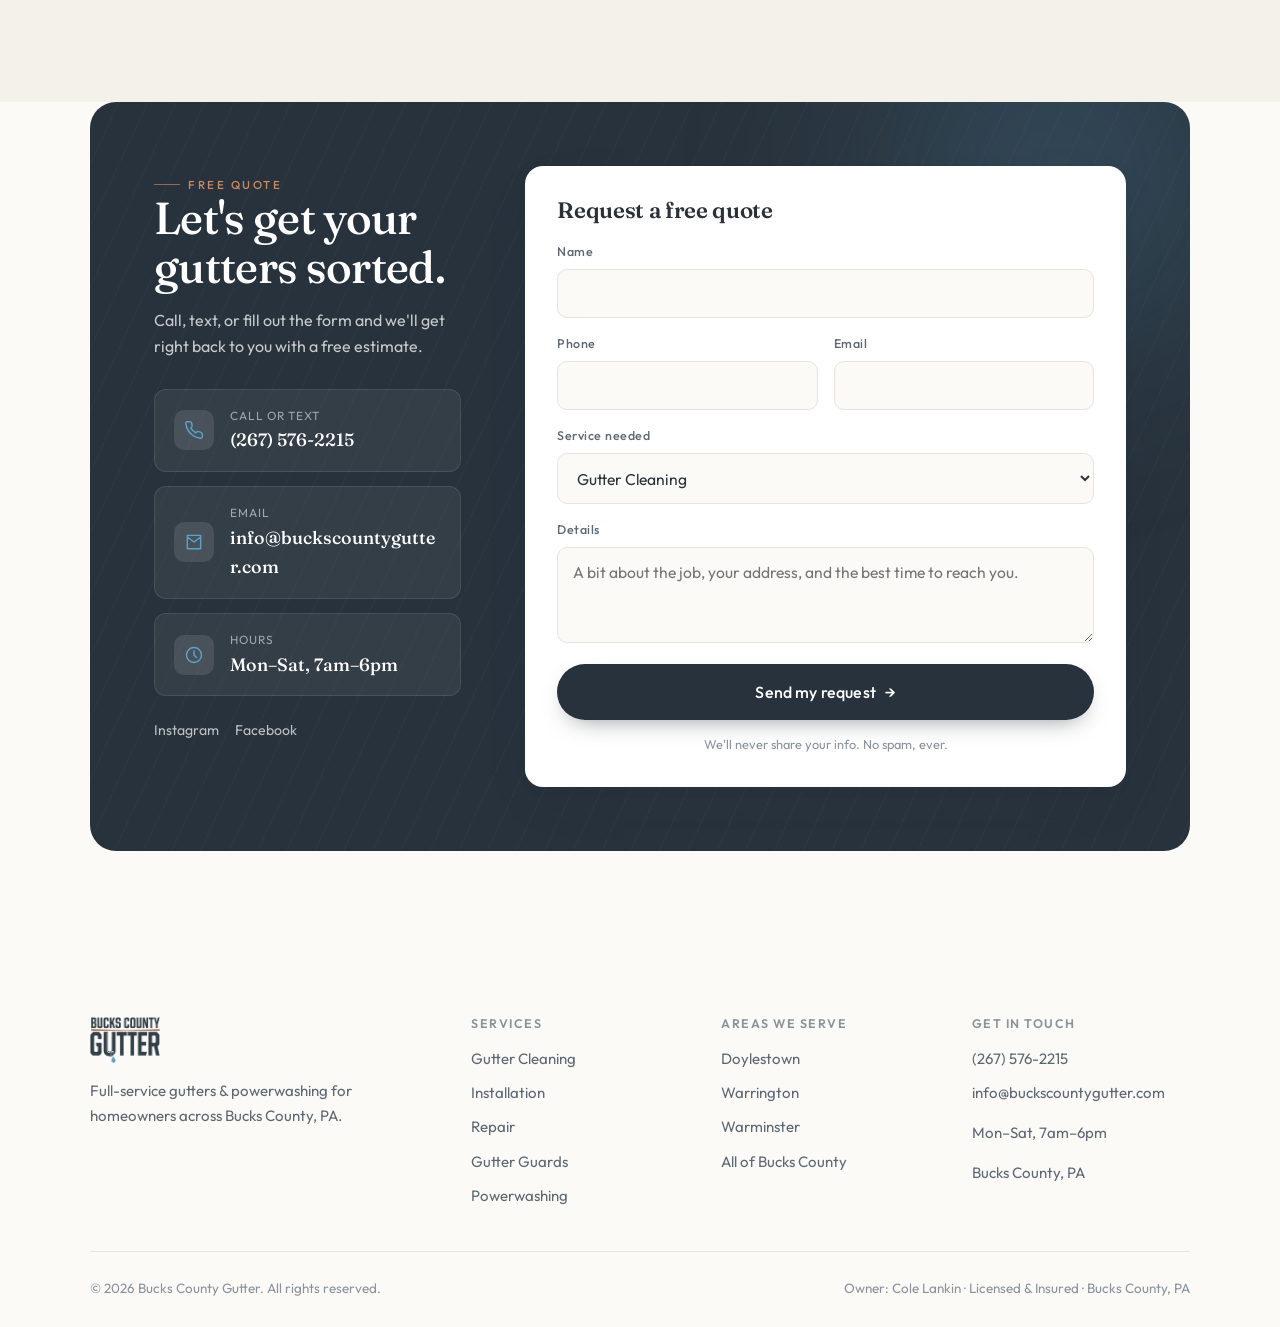
==== commit c3ba9a89: "Add files via upload" ====
--- a/index.html
+++ b/index.html
@@ -7,6 +7,7 @@
 <meta name="description" content="Local, owner-run gutter cleaning, installation, repair, guards & powerwashing across Bucks County, PA. Free estimates. Licensed & insured. Call (267) 576-2215." />
 <link rel="canonical" href="https://buckscountygutter.com/" />
 <meta name="robots" content="index, follow" />
+<meta name="google-site-verification" content="hZ3R2_e6gqZPdvDhll-fkSBgiGic9fZm1yMAKydH_ac" />
 <meta property="og:type" content="website" />
 <meta property="og:title" content="Bucks County Gutter | Gutter Cleaning, Installation & Powerwashing in Bucks County, PA" />
 <meta property="og:description" content="Local, owner-run gutter cleaning, installation, repair, guards & powerwashing across Bucks County, PA. Free estimates. Licensed & insured. Call (267) 576-2215." />
@@ -195,7 +196,9 @@
       </div>
       <div class="csocial"><a href="#">Instagram</a><a href="#">Facebook</a></div>
     </div>
-    <form class="form" action="https://formspree.io/f/YOUR_FORM_ID" method="POST">
+    <form class="form" action="https://formspree.io/f/xzdwnyna" method="POST">
+      <input type="hidden" name="_subject" value="New quote request — Bucks County Gutter" />
+      <input type="text" name="_gotcha" tabindex="-1" autocomplete="off" style="position:absolute;left:-9999px;opacity:0;height:0;width:0;" aria-hidden="true" />
       <h3>Request a free quote</h3>
       <div class="fld"><label for="name">Name</label><input id="name" name="name" type="text" required autocomplete="name" /></div>
       <div class="fld-row"><div class="fld"><label for="phone">Phone</label><input id="phone" name="phone" type="tel" required autocomplete="tel" /></div>
--- a/css/style.css
+++ b/css/style.css
@@ -85,8 +85,8 @@
 .btn:hover .arrow{transform:translateX(4px)}
 
 /* ---------- header ---------- */
-.hdr{position:fixed;top:0;left:0;right:0;z-index:60;transition:background .3s,box-shadow .3s,padding .3s;padding:18px 0}
-.hdr.scrolled{background:rgba(251,250,247,.85);backdrop-filter:blur(14px);box-shadow:0 1px 0 var(--line);padding:10px 0}
+.hdr{position:fixed;top:0;left:0;right:0;z-index:60;transition:background .3s,box-shadow .3s,padding .3s;padding:18px 0;background:rgba(251,250,247,.82);backdrop-filter:blur(14px);-webkit-backdrop-filter:blur(14px);box-shadow:0 1px 0 rgba(233,228,218,.5)}
+.hdr.scrolled{background:rgba(251,250,247,.94);backdrop-filter:blur(18px);-webkit-backdrop-filter:blur(18px);box-shadow:0 1px 0 var(--line);padding:10px 0}
 .hdr-in{display:flex;align-items:center;justify-content:space-between;gap:1rem}
 .logo img{height:42px;width:auto;transition:height .3s}
 .hdr.scrolled .logo img{height:36px}
@@ -129,6 +129,7 @@
 .photo.zoom:hover img{transform:scale(1.05)}
 .photo::after{content:"";position:absolute;inset:0;background:linear-gradient(160deg,transparent 55%,rgba(31,41,50,.28));pointer-events:none}
 .hero-art{aspect-ratio:4/5}
+.hero-art img{filter:brightness(1.25)}
 .hero-badge{position:absolute;top:18px;right:18px;z-index:2;background:var(--white);border-radius:var(--r-sm);padding:.85rem 1.1rem;box-shadow:var(--shadow-sm);display:flex;align-items:center;gap:.7rem}
 .hero-badge .dot{width:34px;height:34px;border-radius:50%;background:linear-gradient(135deg,var(--water),var(--water-soft));flex:0 0 auto;display:grid;place-items:center;color:#fff;font-size:.9rem}
 .hero-badge b{font-family:var(--serif);font-size:1rem;color:var(--navy);display:block;line-height:1.1}
@@ -218,6 +219,7 @@
 a.cmethod:hover{background:rgba(255,255,255,.12);transform:translateX(3px)}
 .cmethod .ic{width:40px;height:40px;border-radius:10px;background:rgba(255,255,255,.1);display:grid;place-items:center;flex:0 0 auto;color:var(--water)}
 .cmethod .ic svg{width:20px;height:20px;stroke:currentColor;fill:none;stroke-width:1.7;stroke-linecap:round;stroke-linejoin:round}
+.cmethod > div{min-width:0;overflow-wrap:anywhere}
 .cmethod small{display:block;font-size:.74rem;letter-spacing:.08em;text-transform:uppercase;color:rgba(255,255,255,.55)}
 .cmethod b{font-family:var(--serif);font-size:1.12rem;font-weight:500}
 .csocial{display:flex;gap:1rem;margin-top:1.4rem}
@@ -328,6 +330,7 @@
 @media(max-width:980px){
   .hero-in,.split,.cta-in,.frow{grid-template-columns:1fr}
   .hero-art{aspect-ratio:16/11;order:-1}
+  .split-media{aspect-ratio:16/9}
   .split.reverse .split-media,.frow.flip .frow-media{order:-1}
   .svc-grid,.proc-grid,.quotes,.gallery{grid-template-columns:1fr 1fr}
   .gallery .photo.tall{grid-row:auto;aspect-ratio:4/3}
@@ -344,6 +347,18 @@
   .scall{display:block}
   body{padding-bottom:74px}
   .hero-cta .btn,.phero-cta .btn{flex:1}
+  /* quote form — mobile fixes */
+  .cta-in{padding:24px 20px}
+  .fld input,.fld select,.fld textarea{font-size:1rem;padding:.9rem .95rem}
+  .cmethod small{font-size:.82rem}
+}
+@media(max-width:480px){
+  .hero-cta,.phero-cta{flex-direction:column}
+  .hero-cta .btn,.phero-cta .btn{width:100%;flex:none}
+  .hero-meta{display:grid;grid-template-columns:repeat(3,1fr);gap:.8rem 1rem}
+  .hero-meta span{font-size:.72rem}
+  .hero h1{font-size:2.2rem}
+  .phero h1{font-size:clamp(2rem,7.5vw,2.4rem)}
 }
 @media(prefers-reduced-motion:reduce){*{animation:none!important;transition:none!important}.reveal{opacity:1;transform:none}}
 
@@ -361,7 +376,7 @@
 .mark.light .ln{background:var(--copper-soft)}
 
 /* --- giant outlined watermark word behind a heading --- */
-.watermark{position:relative}
+.watermark{position:relative;overflow:hidden}
 .watermark .wm{position:absolute;top:-.55em;left:-.04em;z-index:0;font-family:var(--serif);font-weight:600;font-size:clamp(5rem,16vw,12rem);line-height:.8;letter-spacing:-.03em;color:transparent;-webkit-text-stroke:1.5px var(--line);text-stroke:1.5px var(--line);pointer-events:none;user-select:none;white-space:nowrap}
 .watermark .wm.dark{-webkit-text-stroke-color:rgba(255,255,255,.07);text-stroke-color:rgba(255,255,255,.07)}
 .watermark > :not(.wm){position:relative;z-index:1}
